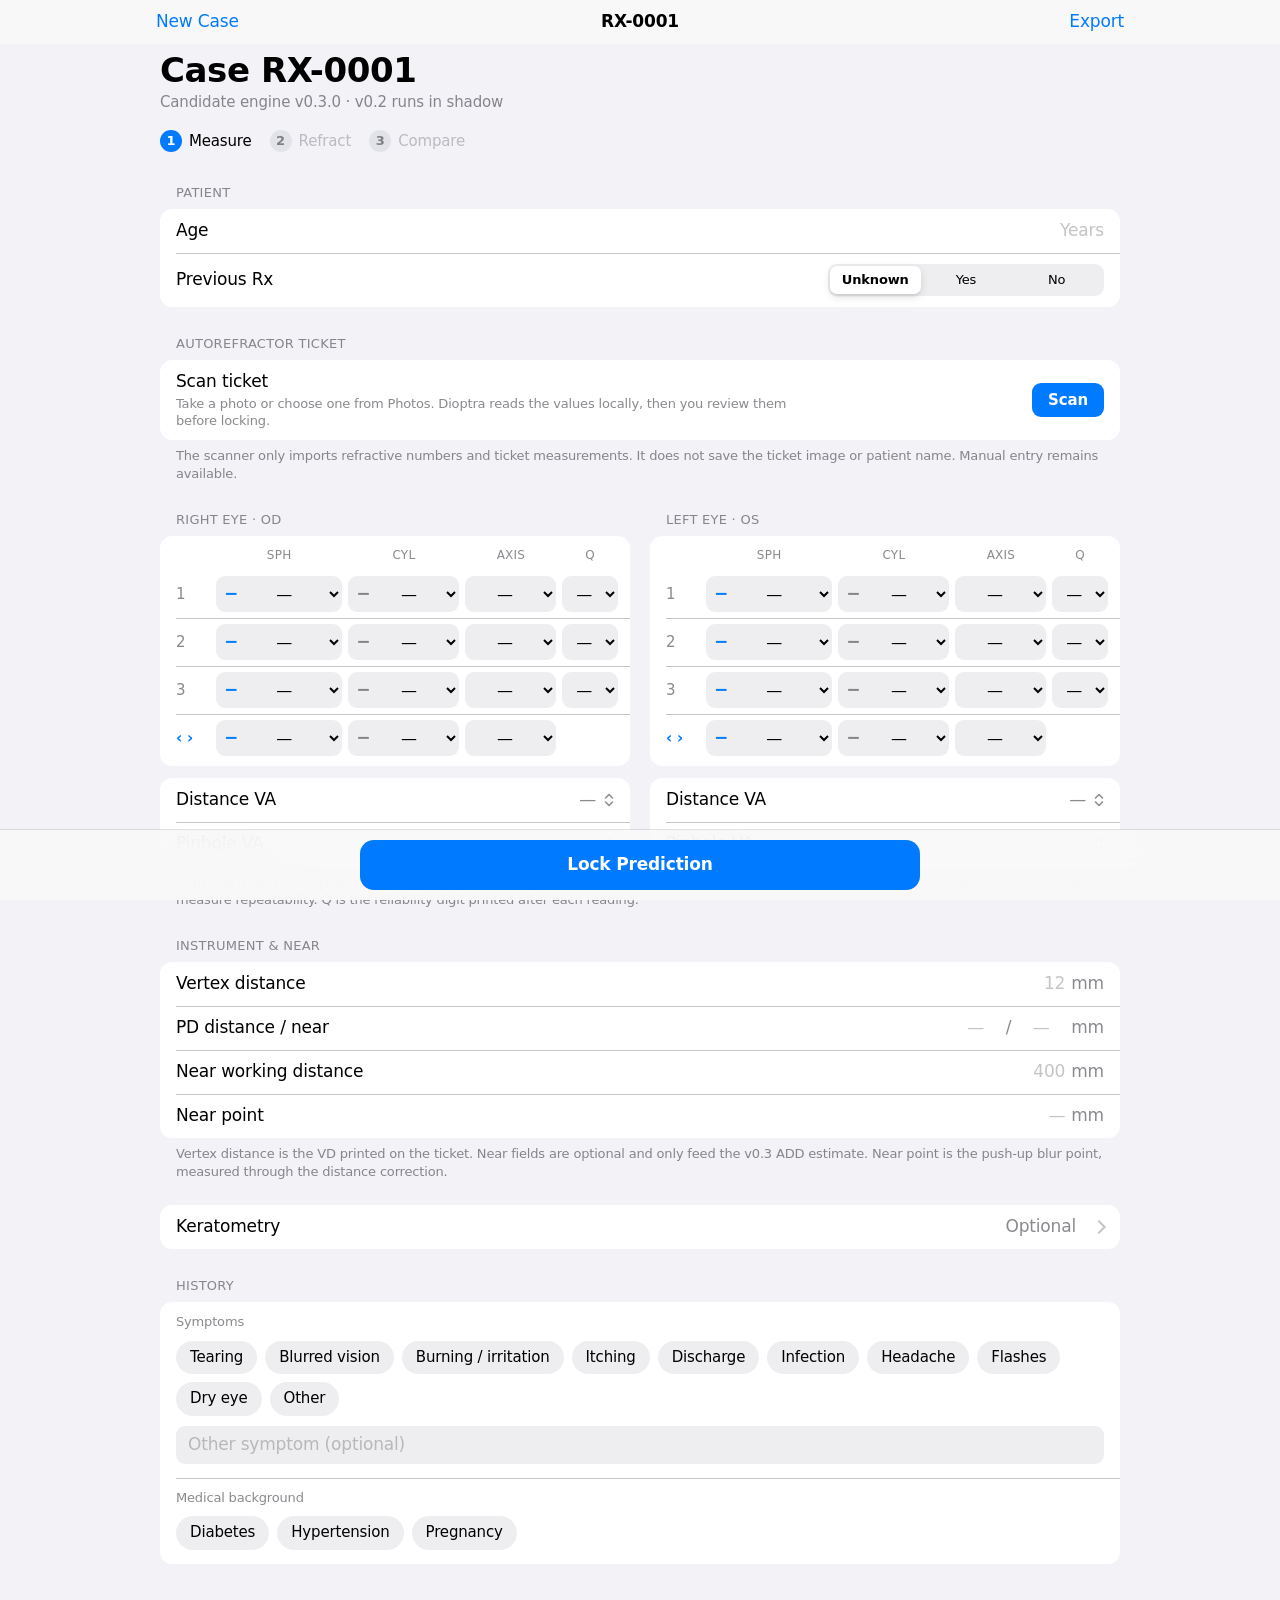
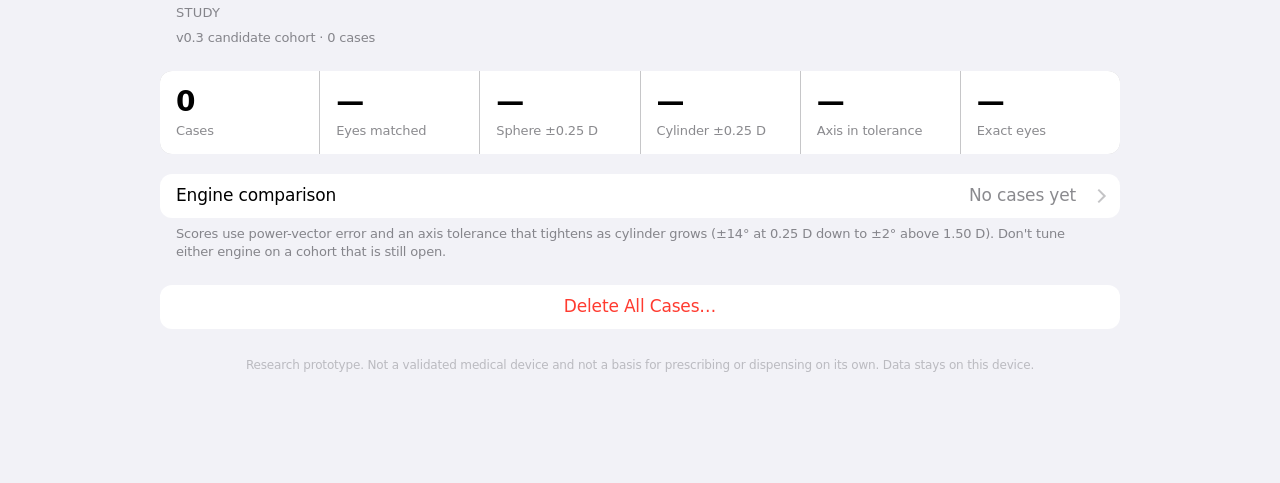
==== index.html @ 6830880e "Promote v0.3 candidate and simplify prescription entry" ====
<!doctype html>
<html lang="en">
<head>
  <meta charset="utf-8" />
  <meta name="viewport" content="width=device-width, initial-scale=1, viewport-fit=cover" />
  <meta name="theme-color" content="#f2f2f7" media="(prefers-color-scheme: light)" />
  <meta name="theme-color" content="#000000" media="(prefers-color-scheme: dark)" />
  <meta name="apple-mobile-web-app-capable" content="yes" />
  <meta name="apple-mobile-web-app-status-bar-style" content="default" />
  <meta name="apple-mobile-web-app-title" content="Dioptra" />
  <meta name="color-scheme" content="light dark" />
  <title>Project Dioptra</title>
  <link rel="manifest" href="manifest.webmanifest" />
  <link rel="icon" href="assets/icon.svg" type="image/svg+xml" />
  <link rel="apple-touch-icon" href="assets/icon-192.png" />
  <link rel="stylesheet" href="css/app.css" />
</head>
<body data-stage="measure">
  <header class="navbar" id="navbar">
    <div class="navbar-inner">
      <button id="newCaseBtn" class="nav-button" type="button">New Case</button>
      <span class="nav-title" id="navTitle">Dioptra</span>
      <button id="exportBtn" class="nav-button" type="button">Export</button>
    </div>
  </header>

  <main class="content">
    <div class="large-title">
      <h1 id="caseTitle">Case</h1>
      <p id="engineLine" class="title-sub"></p>
    </div>

    <ol class="stepper" aria-label="Case progress">
      <li data-step="measure"><span class="step-dot">1</span>Measure</li>
      <li data-step="refract"><span class="step-dot">2</span>Refract</li>
      <li data-step="compare"><span class="step-dot">3</span>Compare</li>
    </ol>

    <!-- 1 · Measure ------------------------------------------------------- -->
    <fieldset id="measureSection" class="stage-section">
      <h2 class="group-header">Patient</h2>
      <div class="group">
        <label class="row">
          <span class="row-label">Age</span>
          <input id="age" class="row-input num" type="text" inputmode="numeric" autocomplete="off" placeholder="Years" />
        </label>
        <div class="row">
          <span class="row-label">Previous Rx</span>
          <div class="segmented" id="previousRxKnown" data-value="" role="radiogroup" aria-label="Previous Rx known">
            <button type="button" data-value="" role="radio">Unknown</button>
            <button type="button" data-value="yes" role="radio">Yes</button>
            <button type="button" data-value="no" role="radio">No</button>
          </div>
        </div>
      </div>

      <fieldset id="previousRxFields" hidden disabled>
        <h2 class="group-header">Previous prescription · minus cylinder</h2>
        <div class="eye-columns">
          <section class="eye-section"><div class="group rx-table final" id="previous-od"></div></section>
          <section class="eye-section"><div class="group rx-table final" id="previous-os"></div></section>
        </div>
        <div class="group"><label class="row"><span class="row-label">Previous ADD</span><select id="previousAdd" class="row-select"></select></label></div>
        <p class="group-footer">Enter the current glasses prescription for both eyes. Leave cylinder blank for a sphere-only prescription.</p>
      </fieldset>

      <h2 class="group-header">Autorefractor ticket</h2>
      <div class="group">
        <div class="row scan-row">
          <div>
            <span class="row-label">Scan ticket</span>
            <span class="scan-caption">Take a photo or choose one from Photos. Dioptra reads the values locally, then you review them before locking.</span>
          </div>
          <button id="scanTicketBtn" class="scan-button" type="button">Scan</button>
          <input id="ticketImageInput" type="file" accept="image/*" capture="environment" hidden />
        </div>
        <div id="scanStatusRow" class="row" hidden>
          <span class="row-label">Scanner</span>
          <span id="scanStatus" class="row-detail">Ready</span>
        </div>
      </div>
      <p class="group-footer">The scanner only imports refractive numbers and ticket measurements. It does not save the ticket image or patient name. Manual entry remains available.</p>

      <div class="eye-columns">
        <section class="eye-section" data-eye="od">
          <h2 class="group-header">Right eye · OD</h2>
          <div class="group rx-table" id="ar-od"></div>
          <div class="group">
            <label class="row"><span class="row-label">Distance VA</span><select id="vaOd" class="row-select"></select></label>
            <label class="row"><span class="row-label">Pinhole VA</span><select id="phOd" class="row-select"></select></label>
          </div>
        </section>
        <section class="eye-section" data-eye="os">
          <h2 class="group-header">Left eye · OS</h2>
          <div class="group rx-table" id="ar-os"></div>
          <div class="group">
            <label class="row"><span class="row-label">Distance VA</span><select id="vaOs" class="row-select"></select></label>
            <label class="row"><span class="row-label">Pinhole VA</span><select id="phOs" class="row-select"></select></label>
          </div>
        </section>
      </div>
      <p class="group-footer">Copy the three readings and the bracketed line from the autorefractor ticket. Only the bracketed line is required; the readings let the v0.3 engine measure repeatability. Q is the reliability digit printed after each reading.</p>

      <h2 class="group-header">Instrument &amp; near</h2>
      <div class="group">
        <label class="row">
          <span class="row-label">Vertex distance</span>
          <span class="row-value"><input id="vertexMm" class="row-input num" type="text" inputmode="decimal" placeholder="12" /><span class="unit">mm</span></span>
        </label>
        <div class="row">
          <span class="row-label">PD distance / near</span>
          <span class="row-value">
            <input id="pdDistance" class="row-input num short" type="text" inputmode="decimal" placeholder="—" aria-label="Distance PD" />
            <span class="unit">/</span>
            <input id="pdNear" class="row-input num short" type="text" inputmode="decimal" placeholder="—" aria-label="Near PD" />
            <span class="unit">mm</span>
          </span>
        </div>
        <label class="row">
          <span class="row-label">Near working distance</span>
          <span class="row-value"><input id="nearWd" class="row-input num" type="text" inputmode="decimal" placeholder="400" aria-label="Near working distance in mm" /><span class="unit">mm</span></span>
        </label>
        <label class="row">
          <span class="row-label">Near point</span>
          <span class="row-value"><input id="nearPoint" class="row-input num" type="text" inputmode="decimal" placeholder="—" aria-label="Near point in mm" /><span class="unit">mm</span></span>
        </label>
      </div>
      <p class="group-footer">Vertex distance is the VD printed on the ticket. Near fields are optional and only feed the v0.3 ADD estimate. Near point is the push-up blur point, measured through the distance correction.</p>

      <details class="group disclosure" id="kSection">
        <summary class="row disclosure-row"><span class="row-label">Keratometry</span><span class="row-detail">Optional</span></summary>
        <div id="k-fields"></div>
      </details>

      <h2 class="group-header">History</h2>
      <div class="group">
        <div class="row stacked">
          <span class="row-caption">Symptoms</span>
          <div class="chips" id="symptomChips"></div>
          <input id="symptomOtherText" class="inline-input" type="text" placeholder="Other symptom (optional)" />
        </div>
        <div class="row stacked">
          <span class="row-caption">Medical background</span>
          <div class="chips" id="medicalChips"></div>
        </div>
      </div>
    </fieldset>

    <!-- 2 · Refract ------------------------------------------------------- -->
    <fieldset id="refractSection" class="stage-section" hidden>
      <div class="locked-card">
        <svg class="locked-icon" viewBox="0 0 24 24" aria-hidden="true"><path d="M7 10V7a5 5 0 0 1 10 0v3" fill="none" stroke="currentColor" stroke-width="2" stroke-linecap="round"/><rect x="4.5" y="10" width="15" height="11" rx="2.5" fill="currentColor"/></svg>
        <div>
          <strong>Prediction locked</strong>
          <span id="lockedDetail">Hidden until you reveal.</span>
        </div>
      </div>

      <div class="eye-columns">
        <section class="eye-section">
          <h2 class="group-header">Your final Rx · OD</h2>
          <div class="group rx-table final" id="final-od"></div>
        </section>
        <section class="eye-section">
          <h2 class="group-header">Your final Rx · OS</h2>
          <div class="group rx-table final" id="final-os"></div>
        </section>
      </div>

      <div class="group">
        <label class="row"><span class="row-label">ADD</span><select id="finalAdd" class="row-select"></select></label>
        <label class="row"><span class="row-label">Note</span><input id="finalNote" class="row-input" type="text" placeholder="Optional" /></label>
      </div>
      <p class="group-footer">Enter the prescription from your own exam. The algorithm's result stays hidden until you reveal it.</p>
    </fieldset>

    <!-- 3 · Compare ------------------------------------------------------- -->
    <section id="compareSection" class="stage-section" hidden>
      <div id="comparisonContent"></div>
    </section>

    <!-- Study ------------------------------------------------------------- -->
    <h2 class="group-header study-header">Study</h2>
    <p id="statsScope" class="group-footer"></p>
    <div class="group">
      <div id="stats" class="stats"></div>
    </div>
    <details class="group disclosure">
      <summary class="row disclosure-row"><span class="row-label">Engine comparison</span><span class="row-detail" id="engineCompareDetail"></span></summary>
      <div id="engineCompare" class="engine-compare"></div>
    </details>
    <p class="group-footer">Scores use power-vector error and an axis tolerance that tightens as cylinder grows (±14° at 0.25 D down to ±2° above 1.50 D). Don't tune either engine on a cohort that is still open.</p>

    <div class="group">
      <button id="clearDataBtn" class="row row-button destructive" type="button">Delete All Cases…</button>
    </div>

    <p class="footnote">Research prototype. Not a validated medical device and not a basis for prescribing or dispensing on its own. Data stays on this device.</p>
  </main>

  <div class="action-bar" id="actionBar">
    <div class="action-inner">
      <button id="primaryAction" class="button-primary" type="button">Lock Prediction</button>
    </div>
  </div>

  <div id="toast" class="toast" role="status" aria-live="polite"></div>

  <dialog id="dialog" class="sheet-dialog">
    <form method="dialog" class="sheet">
      <div class="sheet-text">
        <h3 id="dialogTitle"></h3>
        <p id="dialogMessage"></p>
      </div>
      <div class="sheet-actions" id="dialogActions"></div>
    </form>
  </dialog>

  <script src="js/config.js"></script>
  <script src="js/algorithm.js"></script>
  <script src="js/config-v03.js"></script>
  <script src="js/engine-v03.js"></script>
  <script src="js/scoring.js"></script>
  <script src="js/engines.js"></script>
  <script src="js/storage.js"></script>
  <script src="js/ticket-scan.js"></script>
  <script src="js/app.js"></script>
</body>
</html>
---- css/app.css ----
/* Project Dioptra — interface styles.
   Grouped inset lists, system colours and type, translucent bars, light and dark. */

:root {
  color-scheme: light dark;

  --bg: #f2f2f7;
  --cell: #ffffff;
  --label: #000000;
  --label-2: rgba(60, 60, 67, 0.6);
  --label-3: rgba(60, 60, 67, 0.3);
  --separator: rgba(60, 60, 67, 0.29);
  --fill: rgba(118, 118, 128, 0.12);
  --fill-strong: rgba(118, 118, 128, 0.2);
  --thumb: #ffffff;
  --bar: rgba(249, 249, 249, 0.92);
  --alert: rgba(242, 242, 242, 0.92);
  --scrim: rgba(0, 0, 0, 0.2);

  --tint: #007aff;
  --green: #34c759;
  --orange: #ff9500;
  --red: #ff3b30;

  --radius: 12px;
  --field-radius: 9px;
  --row-pad: 16px;
  --safe-top: env(safe-area-inset-top, 0px);
  --safe-bottom: env(safe-area-inset-bottom, 0px);

  --font: -apple-system, BlinkMacSystemFont, "SF Pro Text", "Helvetica Neue", system-ui, sans-serif;
  --font-rounded: ui-rounded, -apple-system, "SF Pro Rounded", system-ui, sans-serif;
}

@media (prefers-color-scheme: dark) {
  :root {
    --bg: #000000;
    --cell: #1c1c1e;
    --label: #ffffff;
    --label-2: rgba(235, 235, 245, 0.6);
    --label-3: rgba(235, 235, 245, 0.3);
    --separator: rgba(84, 84, 88, 0.65);
    --fill: rgba(118, 118, 128, 0.24);
    --fill-strong: rgba(118, 118, 128, 0.32);
    --thumb: #636366;
    --bar: rgba(22, 22, 24, 0.92);
    --alert: rgba(44, 44, 46, 0.92);
    --scrim: rgba(0, 0, 0, 0.45);

    --tint: #0a84ff;
    --green: #30d158;
    --orange: #ff9f0a;
    --red: #ff453a;
  }
}

* { box-sizing: border-box; }

html { -webkit-text-size-adjust: 100%; }

body {
  margin: 0;
  background: var(--bg);
  color: var(--label);
  font: 17px/1.29 var(--font);
  letter-spacing: -0.01em;
  -webkit-font-smoothing: antialiased;
  -webkit-tap-highlight-color: transparent;
}

button, input, select, textarea { font: inherit; color: inherit; letter-spacing: inherit; }
button { cursor: pointer; }
[hidden] { display: none !important; }

fieldset { border: 0; margin: 0; padding: 0; min-width: 0; }

.num { font-variant-numeric: tabular-nums; }

/* ------------------------------------------------------------------ navbar */

.navbar {
  position: sticky;
  top: 0;
  z-index: 20;
  padding-top: var(--safe-top);
  background: var(--bar);
  -webkit-backdrop-filter: saturate(180%) blur(20px);
  backdrop-filter: saturate(180%) blur(20px);
  box-shadow: 0 0.5px 0 transparent;
  transition: box-shadow 200ms ease;
}
.navbar.scrolled { box-shadow: 0 0.5px 0 var(--separator); }

.navbar-inner {
  max-width: 1000px;
  margin: 0 auto;
  height: 44px;
  padding: 0 8px;
  display: grid;
  grid-template-columns: 1fr auto 1fr;
  align-items: center;
}

.nav-title {
  font-weight: 600;
  opacity: 0;
  transition: opacity 200ms ease;
}
.navbar.scrolled .nav-title { opacity: 1; }

.nav-button {
  justify-self: start;
  border: 0;
  background: none;
  color: var(--tint);
  padding: 8px;
  border-radius: 8px;
  transition: opacity 100ms ease;
}
.nav-button:last-child { justify-self: end; }
.nav-button:active { opacity: 0.35; }

/* ------------------------------------------------------------------ layout */

.content {
  max-width: 1000px;
  margin: 0 auto;
  padding: 0 20px calc(110px + var(--safe-bottom));
}

.large-title { padding: 6px 0 2px; }
.large-title h1 {
  margin: 0;
  font-size: 34px;
  line-height: 41px;
  font-weight: 700;
  letter-spacing: -0.012em;
}
.title-sub {
  margin: 2px 0 0;
  color: var(--label-2);
  font-size: 15px;
  letter-spacing: -0.01em;
}

.stepper {
  list-style: none;
  margin: 16px 0 4px;
  padding: 0;
  display: flex;
  gap: 18px;
  font-size: 15px;
  font-weight: 500;
  color: var(--label-3);
}
.stepper li { display: flex; align-items: center; gap: 7px; transition: color 200ms ease; }
.step-dot {
  width: 22px;
  height: 22px;
  border-radius: 50%;
  display: inline-grid;
  place-items: center;
  font-size: 13px;
  font-weight: 600;
  background: var(--fill);
  color: var(--label-2);
  transition: background 200ms ease, color 200ms ease;
}
.stepper li.current { color: var(--label); }
.stepper li.current .step-dot { background: var(--tint); color: #fff; }
.stepper li.done { color: var(--label-2); }
.stepper li.done .step-dot { background: color-mix(in srgb, var(--tint) 16%, transparent); color: var(--tint); }

.eye-columns { display: grid; grid-template-columns: 1fr; column-gap: 20px; }
@media (min-width: 760px) {
  .eye-columns { grid-template-columns: 1fr 1fr; }
}

/* ------------------------------------------------------------------ groups */

.group-header {
  margin: 28px 0 7px;
  padding: 0 var(--row-pad);
  font-size: 13px;
  line-height: 18px;
  font-weight: 400;
  text-transform: uppercase;
  letter-spacing: 0.02em;
  color: var(--label-2);
}
.eye-section .group-header { margin-top: 28px; }
.eye-section .group + .group { margin-top: 12px; }

.group-footer {
  margin: 7px 0 0;
  padding: 0 var(--row-pad);
  font-size: 13px;
  line-height: 18px;
  color: var(--label-2);
}

.group {
  background: var(--cell);
  border-radius: var(--radius);
  overflow: hidden;
}
.group + .group, .eye-columns + .group { margin-top: 20px; }
.group-footer + .group, .group-footer + details.group { margin-top: 24px; }

.row {
  position: relative;
  min-height: 44px;
  padding: 11px var(--row-pad);
  display: flex;
  align-items: center;
  justify-content: space-between;
  gap: 12px;
}
.row + .row::before,
.rx-row + .rx-row::before,
.disclosure[open] > summary + * > .row:first-child::before {
  content: "";
  position: absolute;
  top: 0;
  left: var(--row-pad);
  right: 0;
  height: 0.5px;
  background: var(--separator);
}

.row-label { flex: 0 1 auto; }
.row > .row-label:first-child { white-space: nowrap; }
.row.stacked > *, .row > .row-label:only-child { white-space: normal; }
.row-detail { color: var(--label-2); }
.row-caption { font-size: 13px; color: var(--label-2); }

.row.stacked { flex-direction: column; align-items: stretch; gap: 10px; padding-top: 12px; padding-bottom: 14px; }

.row-value { display: inline-flex; align-items: center; gap: 6px; }
.unit { color: var(--label-2); }

.row-input {
  flex: 1 1 auto;
  min-width: 0;
  width: 100%;
  max-width: 180px;
  border: 0;
  outline: 0;
  background: transparent;
  text-align: right;
  padding: 0;
  font-size: 17px;
  color: var(--label);
}
.row-value .row-input { max-width: 80px; }
.row-value .row-input.short { max-width: 48px; text-align: center; }
.row-input::placeholder, .inline-input::placeholder, .field::placeholder { color: var(--label-3); }

.row-select {
  appearance: none;
  -webkit-appearance: none;
  border: 0;
  outline: 0;
  background: transparent url("data:image/svg+xml,%3Csvg xmlns='http://www.w3.org/2000/svg' width='10' height='14' viewBox='0 0 10 14'%3E%3Cpath d='M1.5 5 5 1.5 8.5 5M1.5 9 5 12.5 8.5 9' fill='none' stroke='%238e8e93' stroke-width='1.6' stroke-linecap='round' stroke-linejoin='round'/%3E%3C/svg%3E") no-repeat right center;
  padding: 0 18px 0 0;
  text-align: right;
  text-align-last: right;
  color: var(--label-2);
  font-size: 17px;
  max-width: 60%;
}

.inline-input {
  border: 0;
  outline: 0;
  border-radius: var(--field-radius);
  background: var(--fill);
  padding: 8px 12px;
  font-size: 17px;
}

.row-button {
  width: 100%;
  border: 0;
  background: none;
  justify-content: center;
  color: var(--tint);
  transition: background 100ms ease;
}
.row-button:active { background: var(--fill); }
.row-button.destructive { color: var(--red); }

/* ------------------------------------------------------------------ segmented control */

.segmented {
  display: inline-grid;
  grid-auto-flow: column;
  grid-auto-columns: 1fr;
  padding: 2px;
  border-radius: 9px;
  background: var(--fill);
  flex: 0 0 auto;
}
.segmented button {
  border: 0;
  background: transparent;
  border-radius: 7px;
  padding: 5px 12px;
  font-size: 13px;
  font-weight: 500;
  line-height: 18px;
  color: var(--label);
  transition: background 200ms ease, box-shadow 200ms ease;
}
.segmented button[aria-checked="true"] {
  background: var(--thumb);
  font-weight: 600;
  box-shadow: 0 3px 8px rgba(0, 0, 0, 0.12), 0 3px 1px rgba(0, 0, 0, 0.04);
}

/* ------------------------------------------------------------------ Rx tables */

.rx-table { padding: 4px 0; }

.rx-head, .rx-row {
  display: grid;
  grid-template-columns: 34px minmax(0, 1.25fr) minmax(0, 1.1fr) minmax(0, 0.9fr) minmax(0, 0.55fr);
  gap: 6px;
  align-items: center;
  padding: 0 12px 0 var(--row-pad);
}
.rx-table.final .rx-head, .rx-table.final .rx-row {
  grid-template-columns: 34px minmax(0, 1.25fr) minmax(0, 1.1fr) minmax(0, 0.9fr);
}

.rx-head {
  min-height: 30px;
  font-size: 12px;
  font-weight: 500;
  letter-spacing: 0.02em;
  color: var(--label-2);
  text-align: center;
}
.rx-head span:first-child { text-align: left; }

.rx-row { position: relative; min-height: 48px; padding-top: 6px; padding-bottom: 6px; }
.rx-row-label { font-size: 15px; color: var(--label-2); font-variant-numeric: tabular-nums; }
.rx-row.selected .rx-row-label {
  color: var(--tint);
  font-weight: 600;
}

.field, .power {
  height: 36px;
  border-radius: var(--field-radius);
  background: var(--fill);
  transition: box-shadow 150ms ease;
}
.field {
  width: 100%;
  min-width: 0;
  border: 0;
  outline: 0;
  padding: 0 4px;
  text-align: center;
  font-size: 17px;
  font-variant-numeric: tabular-nums;
}
.power { display: flex; align-items: center; min-width: 0; }
.power .field { background: transparent; padding-left: 0; text-align: left; }
.sign {
  flex: 0 0 26px;
  height: 100%;
  border: 0;
  background: none;
  color: var(--tint);
  font-weight: 600;
  font-size: 17px;
  padding: 0 0 0 4px;
  text-align: center;
}
.sign.static { color: var(--label-2); display: inline-grid; place-items: center; cursor: default; }
.sign:not(.static):active { opacity: 0.35; }

.field:focus, .power:focus-within { box-shadow: inset 0 0 0 1.5px var(--tint); }
.invalid, .power.invalid { box-shadow: inset 0 0 0 1.5px var(--red) !important; }
.row-input.invalid { box-shadow: none !important; }
.row-input.invalid::placeholder { color: var(--red); }
.row:has(.row-input.invalid) .row-label { color: var(--red); }
select.field { appearance: auto; -webkit-appearance: auto; text-align-last: center; font-size: 16px; cursor: pointer; }

/* ------------------------------------------------------------------ chips */

.chips { display: flex; flex-wrap: wrap; gap: 8px; }
.chip {
  position: relative;
  display: inline-flex;
  align-items: center;
  padding: 7px 14px;
  border-radius: 999px;
  background: var(--fill);
  font-size: 15px;
  user-select: none;
  transition: background 150ms ease, color 150ms ease, transform 100ms ease;
}
.chip input { position: absolute; opacity: 0; pointer-events: none; }
.chip:active { transform: scale(0.96); }
.chip.on { background: var(--tint); color: #fff; }
.chip:has(input:focus-visible) { outline: 2px solid color-mix(in srgb, var(--tint) 50%, transparent); outline-offset: 1px; }

/* ------------------------------------------------------------------ disclosure */

details > summary { list-style: none; cursor: pointer; }
details > summary::-webkit-details-marker { display: none; }
.disclosure-row::after {
  content: "";
  width: 8px;
  height: 8px;
  margin-left: 6px;
  border-right: 2px solid var(--label-3);
  border-bottom: 2px solid var(--label-3);
  transform: rotate(-45deg);
  transition: transform 200ms ease;
  flex: 0 0 auto;
}
details[open] > .disclosure-row::after { transform: rotate(45deg); }
.disclosure-row .row-detail { margin-left: auto; }
.disclosure-row:active { background: var(--fill); }
details.group[open] > summary { box-shadow: inset 0 -0.5px 0 var(--separator); }
.shadow-block { margin-top: 28px; }
.shadow-block > summary.group { margin: 0; }
.shadow-block[open] > summary .row-detail { color: var(--tint); }

.cand {
  display: flex;
  flex-direction: column;
  align-items: flex-end;
  gap: 2px;
  font-size: 15px;
  color: var(--label-2);
  font-variant-numeric: tabular-nums;
  white-space: nowrap;
}
.badge {
  display: inline-block;
  margin-left: 6px;
  padding: 1px 7px;
  border-radius: 999px;
  font-size: 12px;
  font-weight: 600;
  vertical-align: 2px;
  color: var(--tint);
  background: color-mix(in srgb, var(--tint) 14%, transparent);
}

/* ------------------------------------------------------------------ locked card */

.locked-card {
  margin-top: 24px;
  display: flex;
  align-items: center;
  gap: 12px;
  padding: 14px var(--row-pad);
  border-radius: var(--radius);
  background: var(--cell);
}
.locked-card strong { display: block; font-weight: 600; }
.locked-card span { font-size: 15px; color: var(--label-2); }
.locked-icon { width: 26px; height: 26px; color: var(--tint); flex: 0 0 auto; }

/* ------------------------------------------------------------------ comparison */

.cmp {
  display: grid;
  grid-template-columns: minmax(0, 1fr) auto auto 92px;
  column-gap: 14px;
  align-items: center;
  padding: 4px 0;
}
.cmp > * { padding: 10px 0; position: relative; }
.cmp .cmp-h {
  padding: 10px 0 6px;
  font-size: 12px;
  font-weight: 500;
  letter-spacing: 0.02em;
  color: var(--label-2);
  text-align: right;
}
.cmp .cmp-h:first-child { text-align: left; }
.cmp .cmp-label { padding-left: var(--row-pad); color: var(--label-2); font-size: 15px; }
.cmp .cmp-h:first-child { padding-left: var(--row-pad); }
.cmp .cmp-v { text-align: right; font-variant-numeric: tabular-nums; }
.cmp .cmp-d { text-align: right; padding-right: var(--row-pad); }
.cmp .cmp-sep { grid-column: 1 / -1; height: 0.5px; padding: 0; margin-left: var(--row-pad); background: var(--separator); }

.pill {
  display: inline-block;
  min-width: 58px;
  padding: 3px 9px;
  border-radius: 999px;
  font-size: 15px;
  font-weight: 600;
  text-align: center;
  font-variant-numeric: tabular-nums;
}
.pill.ok { color: var(--green); background: color-mix(in srgb, var(--green) 15%, transparent); }
.pill.off { color: var(--orange); background: color-mix(in srgb, var(--orange) 16%, transparent); }
.pill.na { color: var(--label-2); background: var(--fill); }
.tol { display: block; font-size: 11px; color: var(--label-2); margin-top: 2px; font-weight: 400; }

.flag-list { list-style: none; margin: 0; padding: 0; }
.flag-list li { position: relative; display: flex; gap: 12px; padding: 11px var(--row-pad); align-items: flex-start; }
.flag-list li + li::before { content: ""; position: absolute; top: 0; left: 50px; right: 0; height: 0.5px; background: var(--separator); }
.flag-dot { flex: 0 0 22px; height: 22px; border-radius: 50%; display: grid; place-items: center; font-size: 13px; font-weight: 700; color: #fff; margin-top: 1px; }
.flag-dot.review { background: var(--orange); }
.flag-dot.info { background: var(--tint); }
.flag-dot.ok { background: var(--green); }
.flag-text strong { display: block; font-weight: 500; }
.flag-text span { font-size: 15px; color: var(--label-2); }

.kv { display: grid; grid-template-columns: 1fr auto; }

/* ------------------------------------------------------------------ stats */

.stats {
  display: grid;
  grid-template-columns: repeat(auto-fit, minmax(150px, 1fr));
  gap: 1px;
  background: var(--separator);
}
.stat { background: var(--cell); padding: 14px var(--row-pad) 13px; }
.stat strong {
  display: block;
  font-family: var(--font-rounded);
  font-size: 28px;
  line-height: 34px;
  font-weight: 600;
  letter-spacing: -0.01em;
  font-variant-numeric: tabular-nums;
}
.stat span { font-size: 13px; color: var(--label-2); }

.engine-compare { overflow-x: auto; }
.engine-compare table { width: 100%; border-collapse: collapse; font-size: 15px; font-variant-numeric: tabular-nums; }
.engine-compare th, .engine-compare td { padding: 10px 8px; text-align: right; white-space: nowrap; }
.engine-compare th:first-child, .engine-compare td:first-child { text-align: left; padding-left: var(--row-pad); }
.engine-compare th { font-size: 12px; font-weight: 500; color: var(--label-2); letter-spacing: 0.02em; }
.engine-compare tr + tr td { box-shadow: inset 0 0.5px 0 var(--separator); }
.engine-compare .primary-row td:first-child { font-weight: 600; }
@media (max-width: 480px) { .engine-compare .col-eyes { display: none; } }
.empty { padding: 14px var(--row-pad); color: var(--label-2); font-size: 15px; }

.study-header { margin-top: 40px; }

.footnote {
  margin: 28px var(--row-pad) 0;
  font-size: 12px;
  line-height: 16px;
  color: var(--label-3);
  text-align: center;
}

/* ------------------------------------------------------------------ action bar */

.action-bar {
  position: fixed;
  left: 0;
  right: 0;
  bottom: 0;
  z-index: 20;
  padding: 10px 20px calc(10px + var(--safe-bottom));
  background: var(--bar);
  -webkit-backdrop-filter: saturate(180%) blur(20px);
  backdrop-filter: saturate(180%) blur(20px);
  box-shadow: 0 -0.5px 0 var(--separator);
}
.action-inner { max-width: 560px; margin: 0 auto; }

.button-primary {
  width: 100%;
  height: 50px;
  border: 0;
  border-radius: 14px;
  background: var(--tint);
  color: #fff;
  font-size: 17px;
  font-weight: 600;
  transition: transform 100ms ease-out, opacity 100ms ease-out;
}
.button-primary:active { transform: scale(0.98); opacity: 0.85; }
.button-primary:disabled { opacity: 0.4; }

/* ------------------------------------------------------------------ toast */

.toast {
  position: fixed;
  left: 50%;
  bottom: calc(86px + var(--safe-bottom));
  z-index: 30;
  max-width: calc(100% - 40px);
  padding: 11px 18px;
  border-radius: 999px;
  background: rgba(30, 30, 32, 0.88);
  -webkit-backdrop-filter: blur(20px);
  backdrop-filter: blur(20px);
  color: #fff;
  font-size: 15px;
  font-weight: 500;
  text-align: center;
  opacity: 0;
  transform: translate(-50%, 8px) scale(0.98);
  pointer-events: none;
  transition: opacity 220ms ease, transform 320ms cubic-bezier(0.2, 0.9, 0.3, 1);
}
.toast.show { opacity: 1; transform: translate(-50%, 0) scale(1); }
.toast.error { background: color-mix(in srgb, var(--red) 92%, black); }

/* ------------------------------------------------------------------ dialog */

.sheet-dialog {
  border: 0;
  padding: 0;
  width: 270px;
  border-radius: 14px;
  background: var(--alert);
  -webkit-backdrop-filter: saturate(180%) blur(30px);
  backdrop-filter: saturate(180%) blur(30px);
  color: var(--label);
  box-shadow: 0 20px 60px rgba(0, 0, 0, 0.25);
}
.sheet-dialog::backdrop { background: var(--scrim); }
.sheet-dialog[open] { animation: alert-in 220ms cubic-bezier(0.2, 0.9, 0.3, 1); }
@keyframes alert-in { from { opacity: 0; transform: scale(1.08); } to { opacity: 1; transform: scale(1); } }

.sheet { margin: 0; }
.sheet-text { padding: 19px 16px 18px; text-align: center; }
.sheet-text h3 { margin: 0; font-size: 17px; line-height: 22px; font-weight: 600; }
.sheet-text p { margin: 4px 0 0; font-size: 13px; line-height: 17px; }
.sheet-text p:empty { display: none; }
.sheet-actions { display: flex; flex-direction: column; }
.sheet-actions button {
  height: 44px;
  border: 0;
  background: none;
  color: var(--tint);
  font-size: 17px;
  box-shadow: inset 0 0.5px 0 var(--separator);
}
.sheet-actions button:active { background: var(--fill); }
.sheet-actions button.cancel { font-weight: 600; }
.sheet-actions button.destructive { color: var(--red); }

/* ------------------------------------------------------------------ accessibility */

@media (prefers-reduced-motion: reduce) {
  *, *::before, *::after { transition-duration: 1ms !important; animation: none !important; }
  .toast { transform: translate(-50%, 0); }
}

@media (prefers-reduced-transparency: reduce) {
  .navbar, .action-bar { background: var(--bg); -webkit-backdrop-filter: none; backdrop-filter: none; }
  .sheet-dialog, .toast { -webkit-backdrop-filter: none; backdrop-filter: none; }
  .sheet-dialog { background: var(--cell); }
}

@media (prefers-contrast: more) {
  :root { --separator: rgba(60, 60, 67, 0.6); --label-2: rgba(60, 60, 67, 0.85); }
  .group { box-shadow: 0 0 0 1px var(--separator); }
}

@media (max-width: 380px) {
  .content { padding-left: 14px; padding-right: 14px; }
  .rx-head, .rx-row { gap: 4px; padding-left: 12px; padding-right: 8px; }
  .row-value .row-input { max-width: 64px; }
}


/* ------------------------------------------------------------------ ticket scanner */

.scan-row { align-items: center; }
.scan-row > div:first-child { min-width: 0; display: flex; flex-direction: column; gap: 2px; }
.scan-caption { font-size: 13px; line-height: 17px; color: var(--label-2); max-width: 620px; }
.scan-button {
  flex: 0 0 auto;
  min-width: 72px;
  height: 34px;
  padding: 0 14px;
  border: 0;
  border-radius: 9px;
  background: var(--tint);
  color: #fff;
  font-size: 15px;
  font-weight: 600;
}
.scan-button:active { opacity: 0.7; }
.scan-button:disabled { opacity: 0.45; cursor: default; }
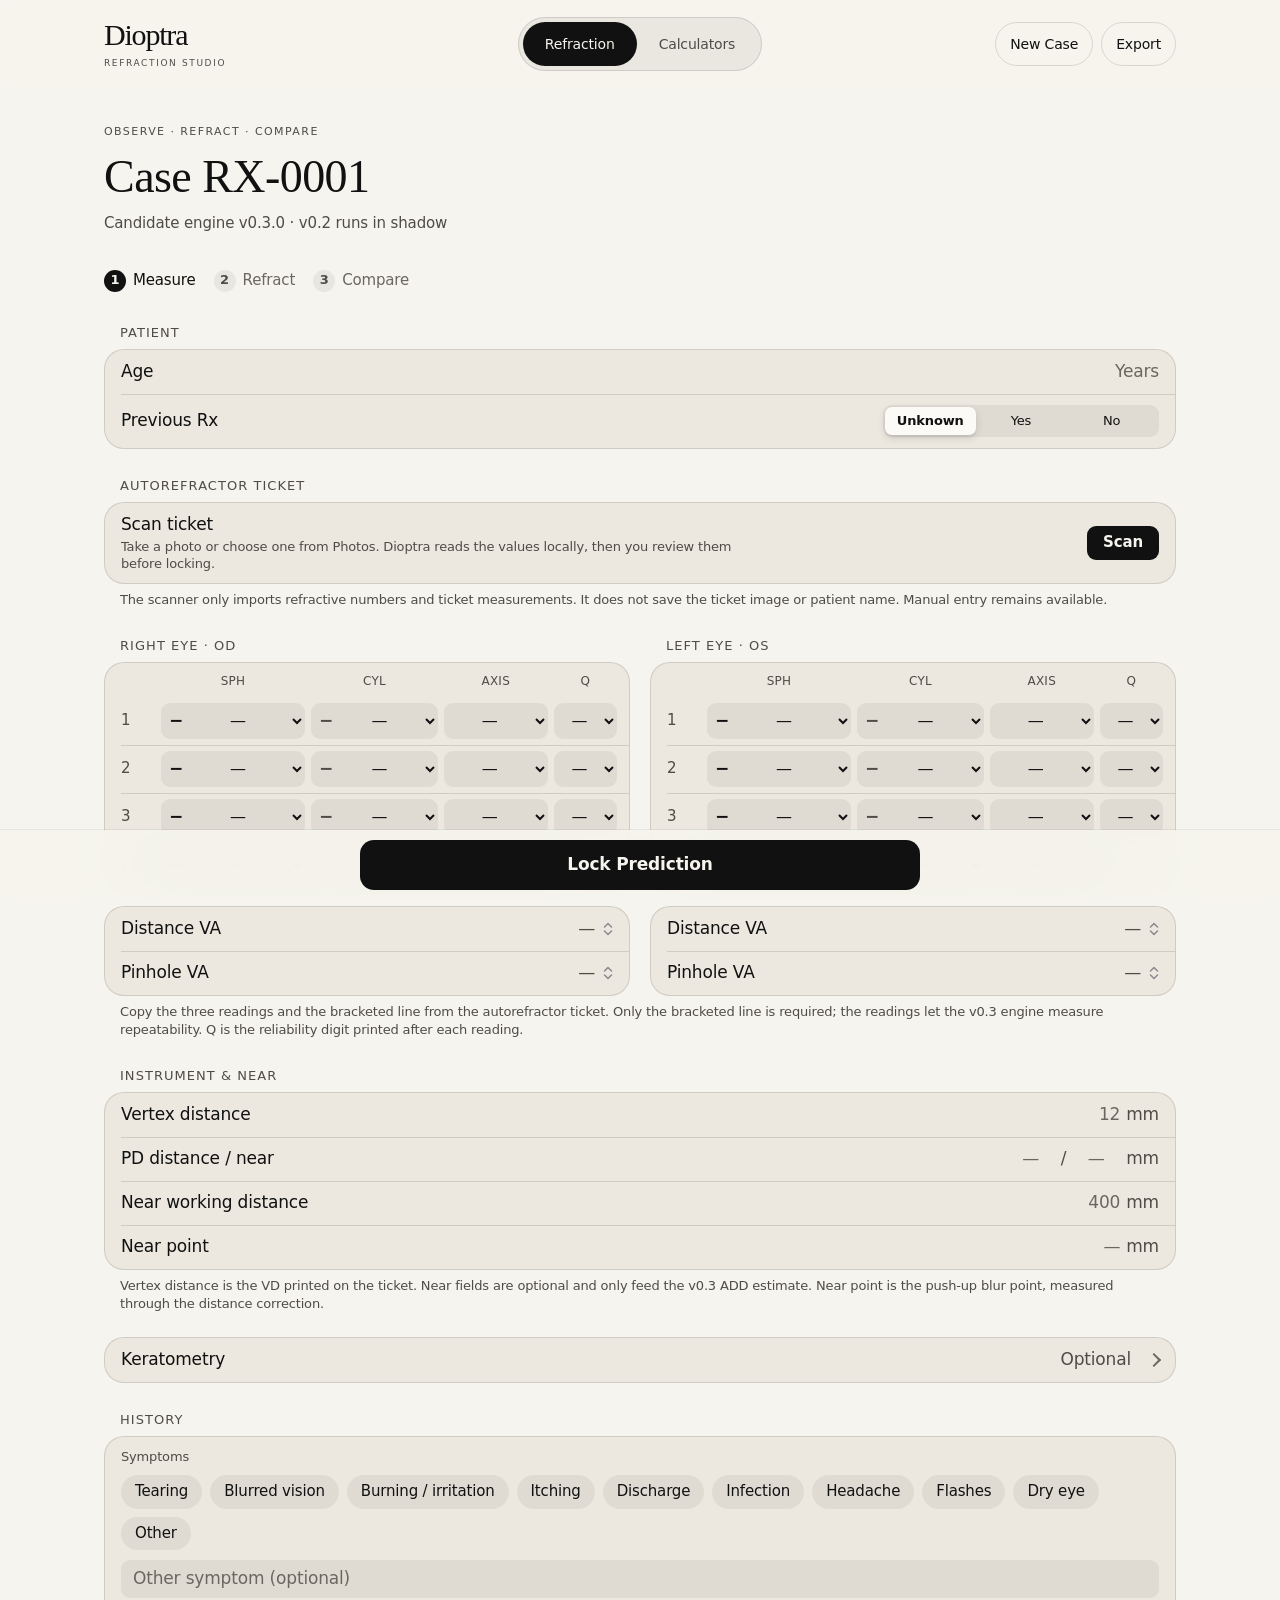
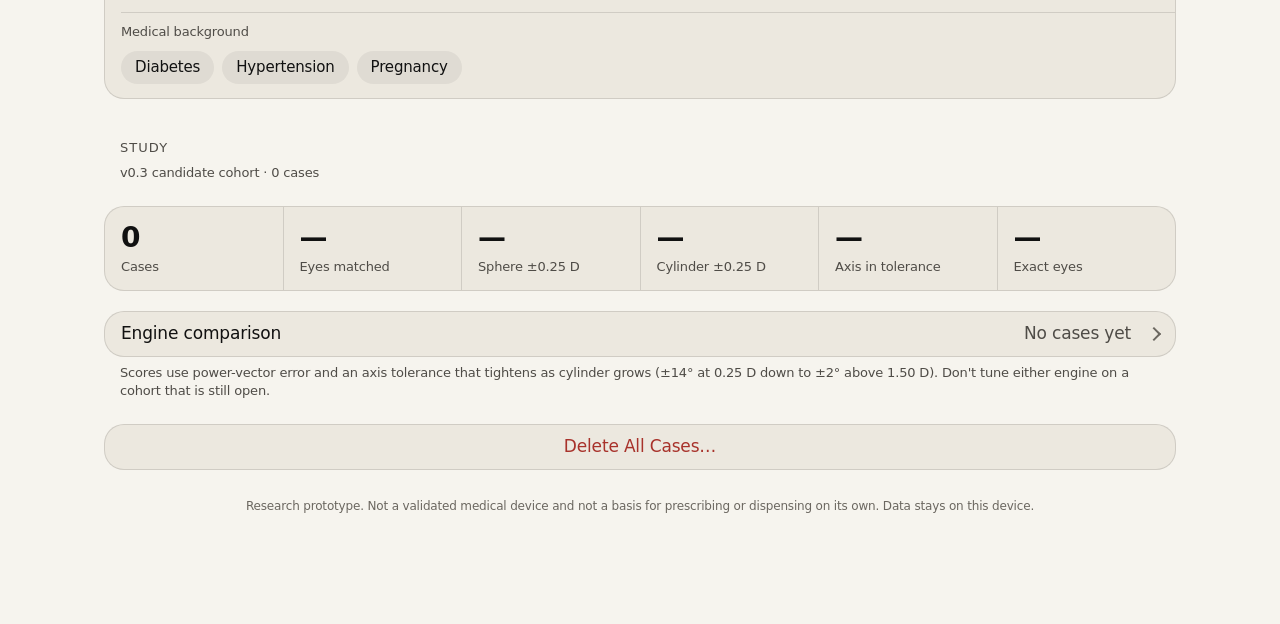
==== commit 1ba6123b: "Restyle Dioptra in paper and ink and add isolated optical calculators" ====
--- a/index.html
+++ b/index.html
@@ -3,8 +3,8 @@
 <head>
   <meta charset="utf-8" />
   <meta name="viewport" content="width=device-width, initial-scale=1, viewport-fit=cover" />
-  <meta name="theme-color" content="#f2f2f7" media="(prefers-color-scheme: light)" />
-  <meta name="theme-color" content="#000000" media="(prefers-color-scheme: dark)" />
+  <meta name="theme-color" content="#F6F4EE" media="(prefers-color-scheme: light)" />
+  <meta name="theme-color" content="#111111" media="(prefers-color-scheme: dark)" />
   <meta name="apple-mobile-web-app-capable" content="yes" />
   <meta name="apple-mobile-web-app-status-bar-style" content="default" />
   <meta name="apple-mobile-web-app-title" content="Dioptra" />
@@ -15,17 +15,27 @@
   <link rel="apple-touch-icon" href="assets/icon-192.png" />
   <link rel="stylesheet" href="css/app.css" />
 </head>
-<body data-stage="measure">
+<body data-stage="measure" data-view="case">
+  <a class="skip-link" href="#casePanel">Skip to content</a>
   <header class="navbar" id="navbar">
     <div class="navbar-inner">
-      <button id="newCaseBtn" class="nav-button" type="button">New Case</button>
-      <span class="nav-title" id="navTitle">Dioptra</span>
-      <button id="exportBtn" class="nav-button" type="button">Export</button>
+      <div class="brand">Dioptra<span class="brand-caption">REFRACTION STUDIO</span></div>
+      <div class="view-tabs" role="tablist" aria-label="Workspace">
+        <button id="caseTab" role="tab" aria-selected="true" aria-controls="casePanel" type="button">Refraction</button>
+        <button id="calculatorTab" role="tab" aria-selected="false" aria-controls="calculatorPanel" tabindex="-1" type="button">Calculators</button>
+      </div>
+      <div class="nav-actions" id="caseActions">
+        <button id="newCaseBtn" class="nav-button" type="button">New Case</button>
+        <button id="exportBtn" class="nav-button" type="button">Export</button>
+      </div>
+      <span id="navTitle" hidden>Dioptra</span>
     </div>
   </header>
 
-  <main class="content">
+  <main>
+  <section class="content" id="casePanel" role="tabpanel" aria-labelledby="caseTab" tabindex="0">
     <div class="large-title">
+      <p class="eyebrow">Observe · Refract · Compare</p>
       <h1 id="caseTitle">Case</h1>
       <p id="engineLine" class="title-sub"></p>
     </div>
@@ -196,6 +206,65 @@
     </div>
 
     <p class="footnote">Research prototype. Not a validated medical device and not a basis for prescribing or dispensing on its own. Data stays on this device.</p>
+  </section>
+
+  <section class="content calculator-panel" id="calculatorPanel" role="tabpanel" aria-labelledby="calculatorTab" tabindex="0" hidden>
+    <div class="large-title">
+      <p class="eyebrow">Optical essentials</p>
+      <h1>One Rx. Two perspectives.</h1>
+      <p class="title-sub">Transpose cylinder notation and find the exact spherical equivalent.</p>
+    </div>
+    <div class="calculator-layout">
+      <section class="calculator-entry" aria-labelledby="calculatorInputTitle">
+        <div class="section-heading"><h2 id="calculatorInputTitle">Original prescription</h2><button class="quiet-button" id="calculatorReset" type="button">Clear</button></div>
+        <p class="calculator-hint">Enter signed powers in diopters. Either cylinder notation works.</p>
+        <form id="calculatorForm" novalidate>
+          <div class="calculator-fields">
+            <label for="calcSphere">Sphere <span>SPH · D</span><input id="calcSphere" type="text" autocomplete="off" spellcheck="false" placeholder="−2.00" aria-describedby="calculatorError" /></label>
+            <label for="calcCylinder">Cylinder <span>CYL · D</span><input id="calcCylinder" type="text" autocomplete="off" spellcheck="false" placeholder="+3.00" aria-describedby="calculatorError" /></label>
+            <label for="calcAxis">Axis <span>1–180°</span><input id="calcAxis" type="text" inputmode="numeric" autocomplete="off" placeholder="90" aria-describedby="calculatorError axisHint" /></label>
+          </div>
+          <p id="axisHint" class="calculator-hint">For sphere only, enter 0 cylinder; no axis is needed.</p>
+          <p id="calculatorError" class="calculator-error" role="status" aria-live="polite"></p>
+          <button class="button-primary" type="submit">Calculate</button>
+        </form>
+        <details class="calculator-paste">
+          <summary>Paste a prescription</summary>
+          <form id="calculatorPasteForm" class="paste-form" novalidate>
+            <label for="calculatorPaste">Sphere, cylinder × axis</label>
+            <div><input id="calculatorPaste" type="text" autocomplete="off" placeholder="−2.00 +3.00 × 90" aria-describedby="calculatorPasteError" /><button class="quiet-button" type="submit">Apply</button></div>
+            <p id="calculatorPasteError" class="calculator-error" role="status"></p>
+          </form>
+        </details>
+      </section>
+      <section class="calculator-output" aria-label="Calculation results" aria-live="polite" aria-atomic="true">
+        <div id="calculatorEmpty" class="calculator-empty"><span class="empty-symbol" aria-hidden="true">±</span><h2>A different notation.<br>The same optical power.</h2><p>Enter a prescription to see both results here.</p></div>
+        <div id="calculatorResults" hidden>
+          <p class="calculator-original">Original <span id="calcOriginal"></span></p>
+          <div class="calculator-result">
+            <p class="eyebrow">01 / Transposition</p>
+            <h2 id="calcTransposed"></h2>
+            <p id="calcNotation" class="calculator-hint"></p>
+            <div class="result-actions"><button id="copyTransposed" class="quiet-button" type="button">Copy Rx</button><button id="useTransposed" class="quiet-button" type="button">Use as input ↔</button></div>
+          </div>
+          <div class="calculator-result">
+            <p class="eyebrow">02 / Spherical equivalent</p>
+            <h2 id="calcSE"></h2>
+            <p class="calculator-hint">Exact value · no automatic rounding</p>
+            <button id="copySE" class="quiet-button" type="button">Copy SE</button>
+          </div>
+          <details class="calculation-details">
+            <summary>How it’s calculated</summary>
+            <dl id="calculatorMath"></dl>
+            <p id="calculatorRounding" class="calculator-hint"></p>
+            <p class="calculator-hint">Quarter-diopter bounds are mathematical references, not a prescribing recommendation.</p>
+          </details>
+        </div>
+      </section>
+    </div>
+    <p id="calculatorStatus" class="calculator-status" role="status" aria-live="polite"></p>
+    <p class="footnote">An optical calculation, not a new prescription. Spherical equivalent does not retain astigmatic correction. This workspace does not read or save patient cases.</p>
+  </section>
   </main>
 
   <div class="action-bar" id="actionBar">
@@ -225,5 +294,7 @@
   <script src="js/storage.js"></script>
   <script src="js/ticket-scan.js"></script>
   <script src="js/app.js"></script>
+  <script src="js/optical-calculators.js"></script>
+  <script src="js/workspace.js"></script>
 </body>
 </html>
--- a/css/app.css
+++ b/css/app.css
@@ -1,28 +1,31 @@
-/* Project Dioptra — interface styles.
-   Grouped inset lists, system colours and type, translucent bars, light and dark. */
+/* Dioptra — L’Oeil's paper-and-ink palette, fine rules and quiet navigation.
+   Clinical status colours remain semantic, not decorative. No remote assets. */
 
 :root {
   color-scheme: light dark;
 
-  --bg: #f2f2f7;
-  --cell: #ffffff;
-  --label: #000000;
-  --label-2: rgba(60, 60, 67, 0.6);
-  --label-3: rgba(60, 60, 67, 0.3);
-  --separator: rgba(60, 60, 67, 0.29);
-  --fill: rgba(118, 118, 128, 0.12);
-  --fill-strong: rgba(118, 118, 128, 0.2);
-  --thumb: #ffffff;
-  --bar: rgba(249, 249, 249, 0.92);
-  --alert: rgba(242, 242, 242, 0.92);
+  --bg: #F6F4EE;
+  --cell: #ECE8DF;
+  --label: #111111;
+  --label-2: #4F4C47;
+  --label-3: #6B6760;
+  --separator: rgba(17, 17, 17, 0.13);
+  --fill: rgba(17, 17, 17, 0.06);
+  --fill-strong: rgba(17, 17, 17, 0.12);
+  --thumb: #FBFAF7;
+  --bar: rgba(246, 244, 238, 0.9);
+  --alert: rgba(246, 244, 238, 0.96);
   --scrim: rgba(0, 0, 0, 0.2);
 
-  --tint: #007aff;
-  --green: #34c759;
-  --orange: #ff9500;
-  --red: #ff3b30;
-
-  --radius: 12px;
+  --tint: #111111;
+  --on-tint: #F6F4EE;
+  --green: #336A49;
+  --orange: #85561B;
+  --red: #A8322B;
+  --serif: 'Iowan Old Style', 'Palatino Linotype', Georgia, serif;
+  --mono: ui-monospace, 'SF Mono', Menlo, Consolas, monospace;
+
+  --radius: 20px;
   --field-radius: 9px;
   --row-pad: 16px;
   --safe-top: env(safe-area-inset-top, 0px);
@@ -34,23 +37,24 @@
 
 @media (prefers-color-scheme: dark) {
   :root {
-    --bg: #000000;
-    --cell: #1c1c1e;
-    --label: #ffffff;
-    --label-2: rgba(235, 235, 245, 0.6);
-    --label-3: rgba(235, 235, 245, 0.3);
-    --separator: rgba(84, 84, 88, 0.65);
-    --fill: rgba(118, 118, 128, 0.24);
-    --fill-strong: rgba(118, 118, 128, 0.32);
-    --thumb: #636366;
-    --bar: rgba(22, 22, 24, 0.92);
-    --alert: rgba(44, 44, 46, 0.92);
+    --bg: #111111;
+    --cell: #1D1C1B;
+    --label: #F6F4EE;
+    --label-2: #BEB8AD;
+    --label-3: #A49E95;
+    --separator: rgba(246, 244, 238, 0.16);
+    --fill: rgba(246, 244, 238, 0.08);
+    --fill-strong: rgba(246, 244, 238, 0.15);
+    --thumb: #3B3935;
+    --bar: rgba(29, 28, 27, 0.9);
+    --alert: rgba(24, 23, 22, 0.96);
     --scrim: rgba(0, 0, 0, 0.45);
 
-    --tint: #0a84ff;
-    --green: #30d158;
-    --orange: #ff9f0a;
-    --red: #ff453a;
+    --tint: #F6F4EE;
+    --on-tint: #111111;
+    --green: #7BC29A;
+    --orange: #D5AE76;
+    --red: #FF8A7A;
   }
 }
 
@@ -92,29 +96,24 @@
 .navbar.scrolled { box-shadow: 0 0.5px 0 var(--separator); }
 
 .navbar-inner {
-  max-width: 1000px;
+  max-width: 1120px;
   margin: 0 auto;
-  height: 44px;
-  padding: 0 8px;
+  min-height: 88px;
+  padding: 12px 24px;
   display: grid;
   grid-template-columns: 1fr auto 1fr;
   align-items: center;
 }
 
-.nav-title {
-  font-weight: 600;
-  opacity: 0;
-  transition: opacity 200ms ease;
-}
-.navbar.scrolled .nav-title { opacity: 1; }
-
 .nav-button {
   justify-self: start;
-  border: 0;
+  border: 1px solid var(--separator);
   background: none;
   color: var(--tint);
-  padding: 8px;
-  border-radius: 8px;
+  padding: 10px 14px;
+  border-radius: 999px;
+  min-height: 44px;
+  font-size: 14px;
   transition: opacity 100ms ease;
 }
 .nav-button:last-child { justify-self: end; }
@@ -123,21 +122,22 @@
 /* ------------------------------------------------------------------ layout */
 
 .content {
-  max-width: 1000px;
+  max-width: 1120px;
   margin: 0 auto;
-  padding: 0 20px calc(110px + var(--safe-bottom));
-}
-
-.large-title { padding: 6px 0 2px; }
+  padding: 24px 24px calc(110px + var(--safe-bottom));
+}
+
+.large-title { padding: 12px 0 20px; }
 .large-title h1 {
   margin: 0;
-  font-size: 34px;
-  line-height: 41px;
-  font-weight: 700;
+  font-family: var(--serif);
+  font-size: clamp(32px, 4vw, 46px);
+  line-height: 1.15;
+  font-weight: 400;
   letter-spacing: -0.012em;
 }
 .title-sub {
-  margin: 2px 0 0;
+  margin: 10px 0 0;
   color: var(--label-2);
   font-size: 15px;
   letter-spacing: -0.01em;
@@ -167,7 +167,7 @@
   transition: background 200ms ease, color 200ms ease;
 }
 .stepper li.current { color: var(--label); }
-.stepper li.current .step-dot { background: var(--tint); color: #fff; }
+.stepper li.current .step-dot { background: var(--tint); color: var(--on-tint); }
 .stepper li.done { color: var(--label-2); }
 .stepper li.done .step-dot { background: color-mix(in srgb, var(--tint) 16%, transparent); color: var(--tint); }
 
@@ -183,9 +183,9 @@
   padding: 0 var(--row-pad);
   font-size: 13px;
   line-height: 18px;
-  font-weight: 400;
+  font-weight: 500;
   text-transform: uppercase;
-  letter-spacing: 0.02em;
+  letter-spacing: 0.08em;
   color: var(--label-2);
 }
 .eye-section .group-header { margin-top: 28px; }
@@ -201,6 +201,7 @@
 
 .group {
   background: var(--cell);
+  border: 1px solid var(--separator);
   border-radius: var(--radius);
   overflow: hidden;
 }
@@ -405,7 +406,7 @@
 }
 .chip input { position: absolute; opacity: 0; pointer-events: none; }
 .chip:active { transform: scale(0.96); }
-.chip.on { background: var(--tint); color: #fff; }
+.chip.on { background: var(--tint); color: var(--on-tint); }
 .chip:has(input:focus-visible) { outline: 2px solid color-mix(in srgb, var(--tint) 50%, transparent); outline-offset: 1px; }
 
 /* ------------------------------------------------------------------ disclosure */
@@ -513,7 +514,7 @@
 .flag-list li + li::before { content: ""; position: absolute; top: 0; left: 50px; right: 0; height: 0.5px; background: var(--separator); }
 .flag-dot { flex: 0 0 22px; height: 22px; border-radius: 50%; display: grid; place-items: center; font-size: 13px; font-weight: 700; color: #fff; margin-top: 1px; }
 .flag-dot.review { background: var(--orange); }
-.flag-dot.info { background: var(--tint); }
+.flag-dot.info { background: var(--tint); color: var(--on-tint); }
 .flag-dot.ok { background: var(--green); }
 .flag-text strong { display: block; font-weight: 500; }
 .flag-text span { font-size: 15px; color: var(--label-2); }
@@ -582,7 +583,7 @@
   border: 0;
   border-radius: 14px;
   background: var(--tint);
-  color: #fff;
+  color: var(--on-tint);
   font-size: 17px;
   font-weight: 600;
   transition: transform 100ms ease-out, opacity 100ms ease-out;
@@ -664,7 +665,6 @@
 }
 
 @media (prefers-contrast: more) {
-  :root { --separator: rgba(60, 60, 67, 0.6); --label-2: rgba(60, 60, 67, 0.85); }
   .group { box-shadow: 0 0 0 1px var(--separator); }
 }
 
@@ -672,6 +672,7 @@
   .content { padding-left: 14px; padding-right: 14px; }
   .rx-head, .rx-row { gap: 4px; padding-left: 12px; padding-right: 8px; }
   .row-value .row-input { max-width: 64px; }
+  .row:has(.segmented) { flex-wrap: wrap; }
 }
 
 
@@ -688,9 +689,82 @@
   border: 0;
   border-radius: 9px;
   background: var(--tint);
-  color: #fff;
+  color: var(--on-tint);
   font-size: 15px;
   font-weight: 600;
 }
 .scan-button:active { opacity: 0.7; }
 .scan-button:disabled { opacity: 0.45; cursor: default; }
+
+/* Workspace navigation and optical tools. */
+:focus-visible { outline: 2px solid var(--tint); outline-offset: 3px; }
+.row-input:focus-visible, .row-select:focus-visible, .inline-input:focus-visible { outline: 2px solid var(--tint); outline-offset: 3px; }
+::selection { background: #BEB8AD; color: #111111; }
+.brand { font: 30px/1 var(--serif); letter-spacing: -0.04em; }
+.brand-caption { display: block; margin-top: 8px; font: 9px/1.2 var(--font); letter-spacing: 0.18em; color: var(--label-2); }
+.nav-actions { display: flex; justify-self: end; gap: 8px; }
+.view-tabs { display: flex; padding: 4px; border: 1px solid var(--separator); background: var(--fill); border-radius: 999px; }
+.view-tabs button { min-height: 44px; padding: 10px 22px; border: 0; border-radius: 999px; background: none; color: var(--label-2); font-size: 14px; }
+.view-tabs button[aria-selected="true"] { background: var(--tint); color: var(--on-tint); }
+.eyebrow { font: 500 11px/1.4 var(--font); letter-spacing: 0.13em; text-transform: uppercase; color: var(--label-2); margin: 0 0 12px; }
+.skip-link { position: fixed; left: 12px; top: -100px; padding: 12px; z-index: 100; background: var(--tint); color: var(--on-tint); }
+.skip-link:focus { top: 12px; }
+.calculator-panel { padding-bottom: calc(48px + var(--safe-bottom)); }
+.calculator-layout { display: grid; grid-template-columns: minmax(0, 1fr) minmax(0, 1fr); gap: 32px; margin-top: 24px; }
+.calculator-entry { align-self: start; border: 1px solid var(--separator); border-radius: var(--radius); padding: 28px; background: var(--cell); }
+.section-heading { display: flex; align-items: center; justify-content: space-between; gap: 16px; }
+.section-heading h2 { margin: 0; font-size: 18px; font-weight: 500; }
+.quiet-button { border: 1px solid var(--separator); border-radius: 999px; background: transparent; padding: 10px 16px; min-height: 44px; font-size: 13px; }
+.quiet-button:hover, .nav-button:hover { background: var(--fill); }
+.calculator-hint { color: var(--label-2); font-size: 13px; line-height: 1.5; }
+.calculator-fields { display: grid; grid-template-columns: repeat(3, minmax(0, 1fr)); gap: 12px; margin-top: 28px; }
+.calculator-fields label { min-width: 0; font-size: 14px; font-weight: 500; }
+.calculator-fields label span { display: block; color: var(--label-2); margin: 6px 0 12px; font-size: 11px; font-weight: 400; letter-spacing: 0.05em; }
+.calculator-fields input { width: 100%; min-width: 0; min-height: 56px; padding: 10px; border: 1px solid var(--separator); border-radius: 10px; background: var(--bg); font: 20px var(--mono); }
+.calculator-fields input::placeholder { color: var(--label-3); }
+.calculator-error { color: var(--red); font-size: 13px; line-height: 1.5; }
+.calculator-error:empty { display: none; }
+#calculatorForm .button-primary { margin-top: 12px; }
+.calculator-paste { border-top: 1px solid var(--separator); margin-top: 24px; padding-top: 20px; }
+.calculator-paste summary, .calculation-details summary { font-size: 14px; padding: 10px 0; }
+.calculator-paste summary::after, .calculation-details summary::after { content: "+"; float: right; }
+.calculator-paste[open] summary::after, .calculation-details[open] summary::after { content: "−"; }
+.paste-form label { display: block; margin: 12px 0 8px; font-size: 12px; color: var(--label-2); }
+.paste-form > div { display: flex; gap: 8px; }
+.paste-form input { width: 100%; min-width: 0; padding: 12px; background: var(--bg); border: 1px solid var(--separator); border-radius: 10px; font-size: 16px; }
+.calculator-output { min-width: 0; padding: 4px 12px; }
+.calculator-empty { display: flex; flex-direction: column; justify-content: center; align-items: center; text-align: center; min-height: 370px; }
+.empty-symbol { font: 64px/1 var(--serif); color: var(--label-3); }
+.calculator-empty h2 { font: 28px/1.3 var(--serif); margin: 20px 0 8px; }
+.calculator-empty p { font-size: 14px; line-height: 1.5; color: var(--label-2); }
+.calculator-original { display: flex; justify-content: space-between; flex-wrap: wrap; gap: 12px; margin: 0; font-size: 12px; color: var(--label-2); padding: 0 0 18px; border-bottom: 1px solid var(--separator); }
+.calculator-original span { font-family: var(--mono); }
+.calculator-result { padding: 24px 0; border-bottom: 1px solid var(--separator); }
+.calculator-result h2 { font: 400 clamp(20px, 2.6vw, 30px)/1.4 var(--mono); letter-spacing: -0.04em; margin: 8px 0; overflow-wrap: anywhere; }
+.calculator-result #calcSE { font: 400 48px/1.2 var(--serif); }
+.result-actions { display: flex; flex-wrap: wrap; gap: 8px; margin-top: 16px; }
+.calculation-details { margin-top: 12px; }
+.calculation-details dt { font-size: 12px; color: var(--label-2); margin-top: 18px; }
+.calculation-details dd { margin: 6px 0 0; font: 13px/1.6 var(--mono); overflow-wrap: anywhere; }
+.calculator-status { min-height: 1.5em; font-size: 14px; margin-top: 24px; text-align: center; }
+@media (max-width: 759px) {
+  .navbar-inner { grid-template-columns: 1fr auto; gap: 16px; padding: 14px 20px; }
+  .brand { font-size: 27px; }
+  .brand-caption { display: none; }
+  .view-tabs { grid-row: 2; grid-column: 1 / -1; justify-self: center; }
+  .nav-actions { grid-row: 1; grid-column: 2; }
+  .nav-button { padding: 8px 12px; font-size: 13px; }
+  .content { padding-left: 18px; padding-right: 18px; }
+  .calculator-layout { grid-template-columns: minmax(0, 1fr); gap: 28px; margin-top: 12px; }
+  .calculator-entry { padding: 20px; }
+  .calculator-fields { gap: 8px; }
+  .calculator-fields input { font-size: 17px; padding: 8px; }
+  .calculator-output { padding: 0 4px; }
+  .calculator-empty { min-height: 240px; }
+  .row > .row-label:first-child { white-space: normal; }
+  .stepper { gap: 12px; font-size: 14px; }
+  .cmp { column-gap: 8px; grid-template-columns: minmax(0, 1fr) auto auto 76px; }
+}
+@media (prefers-contrast: more) {
+  :root { --separator: #6B6760; }
+}
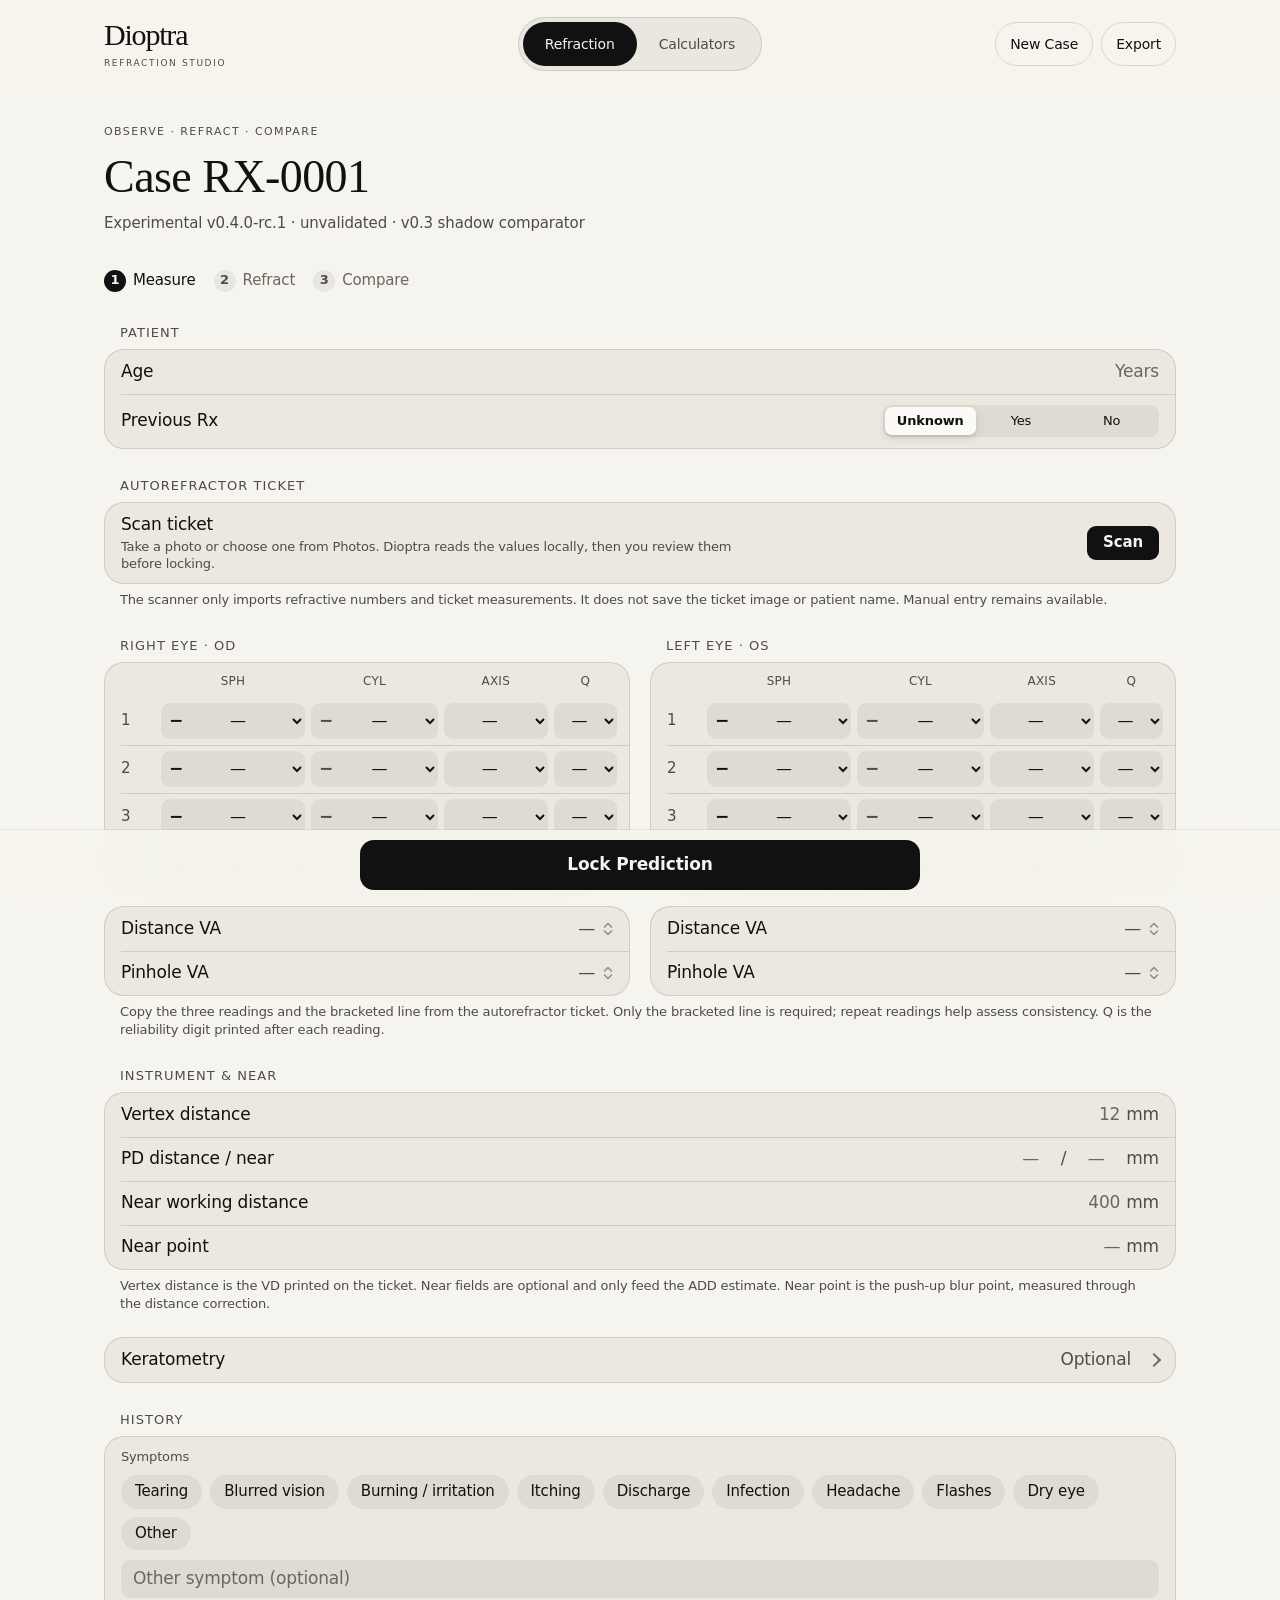
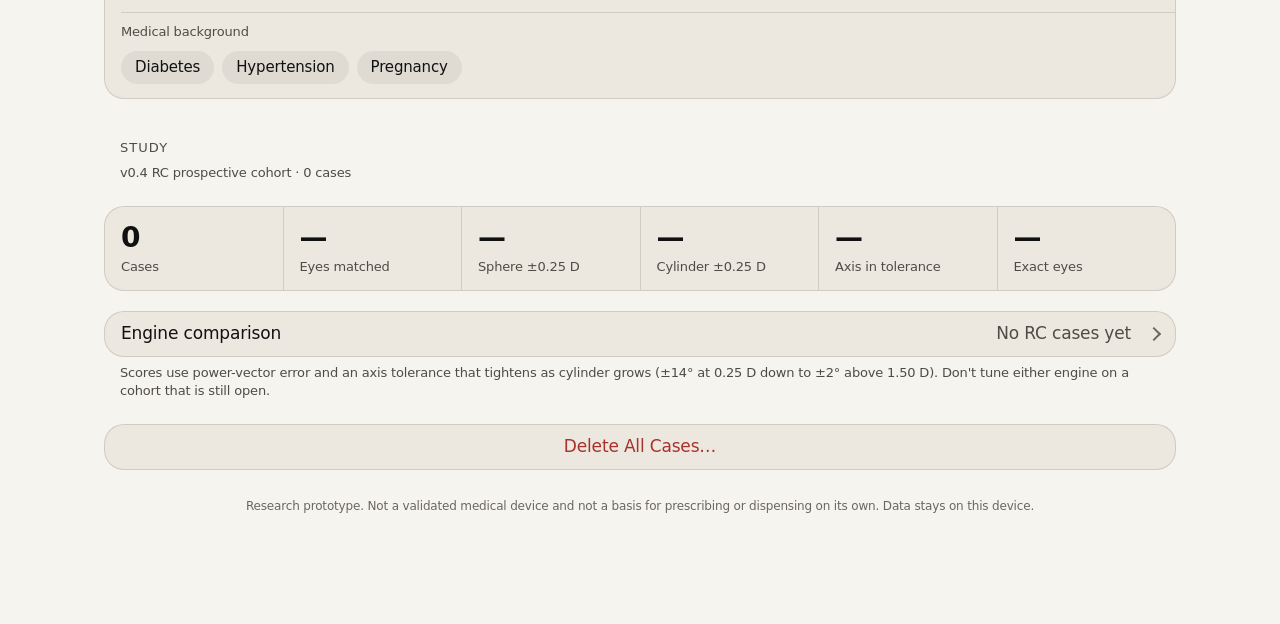
==== commit 988ac9d2: "Promote experimental v0.4 RC with agreement scoring and previous-Rx duration" ====
--- a/index.html
+++ b/index.html
@@ -71,7 +71,10 @@
           <section class="eye-section"><div class="group rx-table final" id="previous-os"></div></section>
         </div>
         <div class="group"><label class="row"><span class="row-label">Previous ADD</span><select id="previousAdd" class="row-select"></select></label></div>
+        <div class="group"><label class="row"><span class="row-label">Time wearing this Rx</span><span class="row-value"><input id="previousWornMonths" class="row-input num short" type="number" min="0" max="600" step="1" list="rxDurationOptions" placeholder="Unknown" aria-label="Time wearing previous Rx in months" /><span class="unit">months</span></span></label></div>
+        <datalist id="rxDurationOptions"><option value="3"></option><option value="6"></option><option value="12"></option><option value="18"></option><option value="24"></option><option value="36"></option><option value="60"></option><option value="120"></option></datalist>
         <p class="group-footer">Enter the current glasses prescription for both eyes. Leave cylinder blank for a sphere-only prescription.</p>
+        <p class="group-footer">Duration is optional: blank means unknown; 0 means less than one month. It is recorded as context, not used to alter the prediction or explain reduced acuity.</p>
       </fieldset>
 
       <h2 class="group-header">Autorefractor ticket</h2>
@@ -109,7 +112,7 @@
           </div>
         </section>
       </div>
-      <p class="group-footer">Copy the three readings and the bracketed line from the autorefractor ticket. Only the bracketed line is required; the readings let the v0.3 engine measure repeatability. Q is the reliability digit printed after each reading.</p>
+      <p class="group-footer">Copy the three readings and the bracketed line from the autorefractor ticket. Only the bracketed line is required; repeat readings help assess consistency. Q is the reliability digit printed after each reading.</p>
 
       <h2 class="group-header">Instrument &amp; near</h2>
       <div class="group">
@@ -135,7 +138,7 @@
           <span class="row-value"><input id="nearPoint" class="row-input num" type="text" inputmode="decimal" placeholder="—" aria-label="Near point in mm" /><span class="unit">mm</span></span>
         </label>
       </div>
-      <p class="group-footer">Vertex distance is the VD printed on the ticket. Near fields are optional and only feed the v0.3 ADD estimate. Near point is the push-up blur point, measured through the distance correction.</p>
+      <p class="group-footer">Vertex distance is the VD printed on the ticket. Near fields are optional and only feed the ADD estimate. Near point is the push-up blur point, measured through the distance correction.</p>
 
       <details class="group disclosure" id="kSection">
         <summary class="row disclosure-row"><span class="row-label">Keratometry</span><span class="row-detail">Optional</span></summary>
@@ -212,7 +215,7 @@
     <div class="large-title">
       <p class="eyebrow">Optical essentials</p>
       <h1>One Rx. Two perspectives.</h1>
-      <p class="title-sub">Transpose cylinder notation and find the exact spherical equivalent.</p>
+      <p class="title-sub">Transpose cylinder notation and find the spherical equivalent.</p>
     </div>
     <div class="calculator-layout">
       <section class="calculator-entry" aria-labelledby="calculatorInputTitle">
@@ -250,7 +253,7 @@
           <div class="calculator-result">
             <p class="eyebrow">02 / Spherical equivalent</p>
             <h2 id="calcSE"></h2>
-            <p class="calculator-hint">Exact value · no automatic rounding</p>
+            <p class="calculator-hint">Nearest 0.25 D · halfway values toward more plus</p>
             <button id="copySE" class="quiet-button" type="button">Copy SE</button>
           </div>
           <details class="calculation-details">
@@ -289,6 +292,8 @@
   <script src="js/algorithm.js"></script>
   <script src="js/config-v03.js"></script>
   <script src="js/engine-v03.js"></script>
+  <script src="js/config-v04.js"></script>
+  <script src="js/engine-v04.js"></script>
   <script src="js/scoring.js"></script>
   <script src="js/engines.js"></script>
   <script src="js/storage.js"></script>
--- a/css/app.css
+++ b/css/app.css
@@ -255,6 +255,7 @@
 }
 .row-value .row-input { max-width: 80px; }
 .row-value .row-input.short { max-width: 48px; text-align: center; }
+#previousWornMonths { width: 110px; max-width: 110px; flex: 0 0 110px; text-align: right; }
 .row-input::placeholder, .inline-input::placeholder, .field::placeholder { color: var(--label-3); }
 
 .row-select {
@@ -513,9 +514,9 @@
 .flag-list li { position: relative; display: flex; gap: 12px; padding: 11px var(--row-pad); align-items: flex-start; }
 .flag-list li + li::before { content: ""; position: absolute; top: 0; left: 50px; right: 0; height: 0.5px; background: var(--separator); }
 .flag-dot { flex: 0 0 22px; height: 22px; border-radius: 50%; display: grid; place-items: center; font-size: 13px; font-weight: 700; color: #fff; margin-top: 1px; }
-.flag-dot.review { background: var(--orange); }
+.flag-dot.review { background: var(--orange); color: var(--on-tint); }
 .flag-dot.info { background: var(--tint); color: var(--on-tint); }
-.flag-dot.ok { background: var(--green); }
+.flag-dot.ok { background: var(--green); color: var(--on-tint); }
 .flag-text strong { display: block; font-weight: 500; }
 .flag-text span { font-size: 15px; color: var(--label-2); }
 
@@ -614,7 +615,7 @@
   transition: opacity 220ms ease, transform 320ms cubic-bezier(0.2, 0.9, 0.3, 1);
 }
 .toast.show { opacity: 1; transform: translate(-50%, 0) scale(1); }
-.toast.error { background: color-mix(in srgb, var(--red) 92%, black); }
+.toast.error { background: color-mix(in srgb, var(--red) 92%, black); color: var(--on-tint); }
 
 /* ------------------------------------------------------------------ dialog */
 
@@ -710,6 +711,7 @@
 .skip-link { position: fixed; left: 12px; top: -100px; padding: 12px; z-index: 100; background: var(--tint); color: var(--on-tint); }
 .skip-link:focus { top: 12px; }
 .calculator-panel { padding-bottom: calc(48px + var(--safe-bottom)); }
+body[data-view="calculator"] #toast { display: none; }
 .calculator-layout { display: grid; grid-template-columns: minmax(0, 1fr) minmax(0, 1fr); gap: 32px; margin-top: 24px; }
 .calculator-entry { align-self: start; border: 1px solid var(--separator); border-radius: var(--radius); padding: 28px; background: var(--cell); }
 .section-heading { display: flex; align-items: center; justify-content: space-between; gap: 16px; }
@@ -768,3 +770,12 @@
 @media (prefers-contrast: more) {
   :root { --separator: #6B6760; }
 }
+@media (max-width: 380px) {
+  .navbar-inner { grid-template-columns: minmax(0, 1fr) auto; gap: 12px; padding-left: 16px; padding-right: 16px; }
+  .brand { font-size: 25px; }
+  .nav-button { padding-left: 10px; padding-right: 10px; }
+  .stepper { display: grid; grid-template-columns: repeat(3, minmax(0, 1fr)); gap: 8px; }
+  .stepper li { flex-direction: column; gap: 6px; font-size: 13px; }
+  .row { flex-wrap: wrap; }
+  .row-value { min-width: 0; max-width: 100%; }
+}
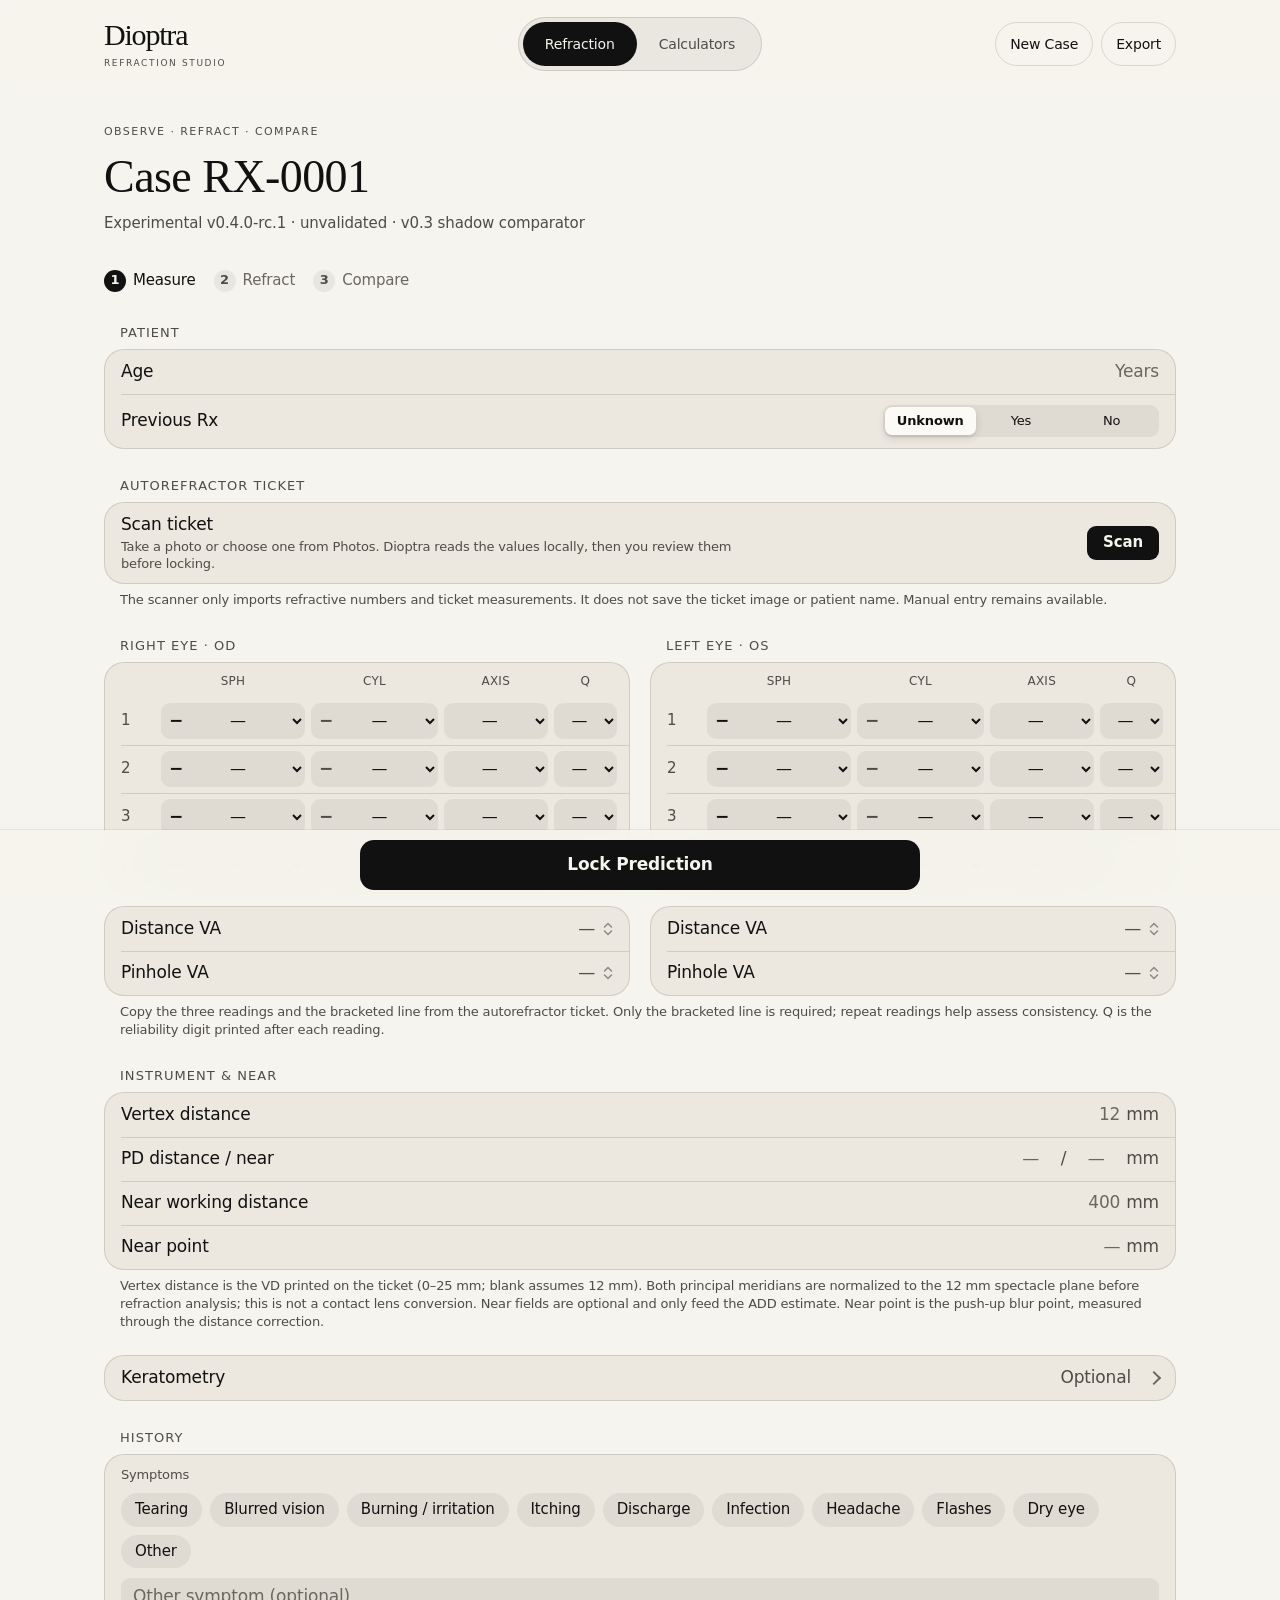
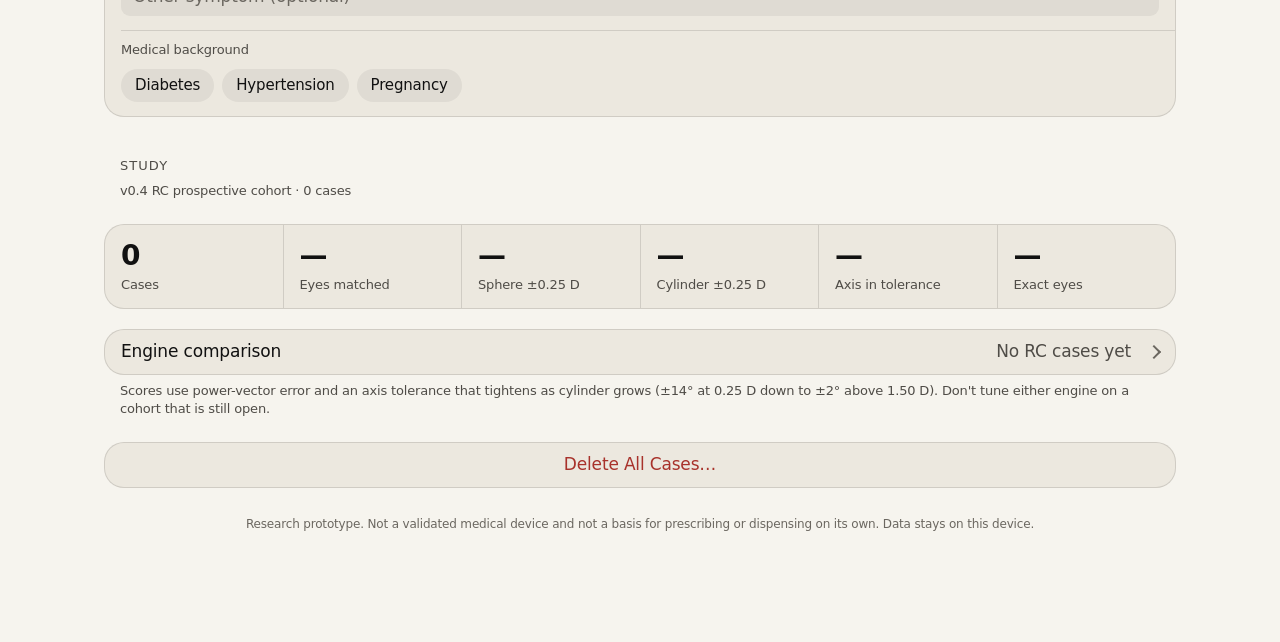
==== commit 57a3335f: "Share vertex compensation between optical calculators and refraction engines" ====
--- a/index.html
+++ b/index.html
@@ -138,7 +138,7 @@
           <span class="row-value"><input id="nearPoint" class="row-input num" type="text" inputmode="decimal" placeholder="—" aria-label="Near point in mm" /><span class="unit">mm</span></span>
         </label>
       </div>
-      <p class="group-footer">Vertex distance is the VD printed on the ticket. Near fields are optional and only feed the ADD estimate. Near point is the push-up blur point, measured through the distance correction.</p>
+      <p class="group-footer">Vertex distance is the VD printed on the ticket (0–25 mm; blank assumes 12 mm). Both principal meridians are normalized to the 12 mm spectacle plane before refraction analysis; this is not a contact lens conversion. Near fields are optional and only feed the ADD estimate. Near point is the push-up blur point, measured through the distance correction.</p>
 
       <details class="group disclosure" id="kSection">
         <summary class="row disclosure-row"><span class="row-label">Keratometry</span><span class="row-detail">Optional</span></summary>
@@ -214,8 +214,8 @@
   <section class="content calculator-panel" id="calculatorPanel" role="tabpanel" aria-labelledby="calculatorTab" tabindex="0" hidden>
     <div class="large-title">
       <p class="eyebrow">Optical essentials</p>
-      <h1>One Rx. Two perspectives.</h1>
-      <p class="title-sub">Transpose cylinder notation and find the spherical equivalent.</p>
+      <h1>Explore your prescription.</h1>
+      <p class="title-sub">Transpose cylinder notation, find the spherical equivalent and compensate vertex distance.</p>
     </div>
     <div class="calculator-layout">
       <section class="calculator-entry" aria-labelledby="calculatorInputTitle">
@@ -227,6 +227,11 @@
             <label for="calcCylinder">Cylinder <span>CYL · D</span><input id="calcCylinder" type="text" autocomplete="off" spellcheck="false" placeholder="+3.00" aria-describedby="calculatorError" /></label>
             <label for="calcAxis">Axis <span>1–180°</span><input id="calcAxis" type="text" inputmode="numeric" autocomplete="off" placeholder="90" aria-describedby="calculatorError axisHint" /></label>
           </div>
+          <div class="calculator-fields">
+            <label for="calcFromVertex">Source vertex <span>mm from cornea</span><input id="calcFromVertex" type="text" inputmode="decimal" value="12" aria-describedby="calculatorError vertexHint" /></label>
+            <label for="calcToVertex">Target vertex <span>mm from cornea</span><input id="calcToVertex" type="text" inputmode="decimal" value="0" aria-describedby="calculatorError vertexHint" /></label>
+          </div>
+          <p id="vertexHint" class="calculator-hint">12 → 0 mm matches the reference table: spectacles to corneal plane. Reverse the distances for the inverse conversion. Use measured distances when known.</p>
           <p id="axisHint" class="calculator-hint">For sphere only, enter 0 cylinder; no axis is needed.</p>
           <p id="calculatorError" class="calculator-error" role="status" aria-live="polite"></p>
           <button class="button-primary" type="submit">Calculate</button>
@@ -241,7 +246,7 @@
         </details>
       </section>
       <section class="calculator-output" aria-label="Calculation results" aria-live="polite" aria-atomic="true">
-        <div id="calculatorEmpty" class="calculator-empty"><span class="empty-symbol" aria-hidden="true">±</span><h2>A different notation.<br>The same optical power.</h2><p>Enter a prescription to see both results here.</p></div>
+        <div id="calculatorEmpty" class="calculator-empty"><span class="empty-symbol" aria-hidden="true">±</span><h2>A different notation.<br>The same optical power.</h2><p>Enter a prescription to see the calculations here.</p></div>
         <div id="calculatorResults" hidden>
           <p class="calculator-original">Original <span id="calcOriginal"></span></p>
           <div class="calculator-result">
@@ -256,6 +261,13 @@
             <p class="calculator-hint">Nearest 0.25 D · halfway values toward more plus</p>
             <button id="copySE" class="quiet-button" type="button">Copy SE</button>
           </div>
+          <div class="calculator-result">
+            <p class="eyebrow">03 / Vertex compensation</p>
+            <h2 id="calcVertex"></h2>
+            <p id="calcVertexPlanes" class="calculator-hint"></p>
+            <p id="calcVertexMeridians" class="calculator-hint"></p>
+            <p class="calculator-hint">Calculated powers shown to 0.01 D, before selection of available lens powers. Both principal meridians are converted; axis stays unchanged. This is an optical equivalent, not a contact lens fitting recommendation.</p>
+          </div>
           <details class="calculation-details">
             <summary>How it’s calculated</summary>
             <dl id="calculatorMath"></dl>
@@ -288,6 +300,7 @@
     </form>
   </dialog>
 
+  <script src="js/vertex.js"></script>
   <script src="js/config.js"></script>
   <script src="js/algorithm.js"></script>
   <script src="js/config-v03.js"></script>
--- a/css/app.css
+++ b/css/app.css
@@ -256,6 +256,10 @@
 .row-value .row-input { max-width: 80px; }
 .row-value .row-input.short { max-width: 48px; text-align: center; }
 #previousWornMonths { width: 110px; max-width: 110px; flex: 0 0 110px; text-align: right; }
+#compareSection { scroll-margin-top: 120px; }
+@media (max-width: 759px) {
+  #compareSection { scroll-margin-top: 180px; }
+}
 .row-input::placeholder, .inline-input::placeholder, .field::placeholder { color: var(--label-3); }
 
 .row-select {
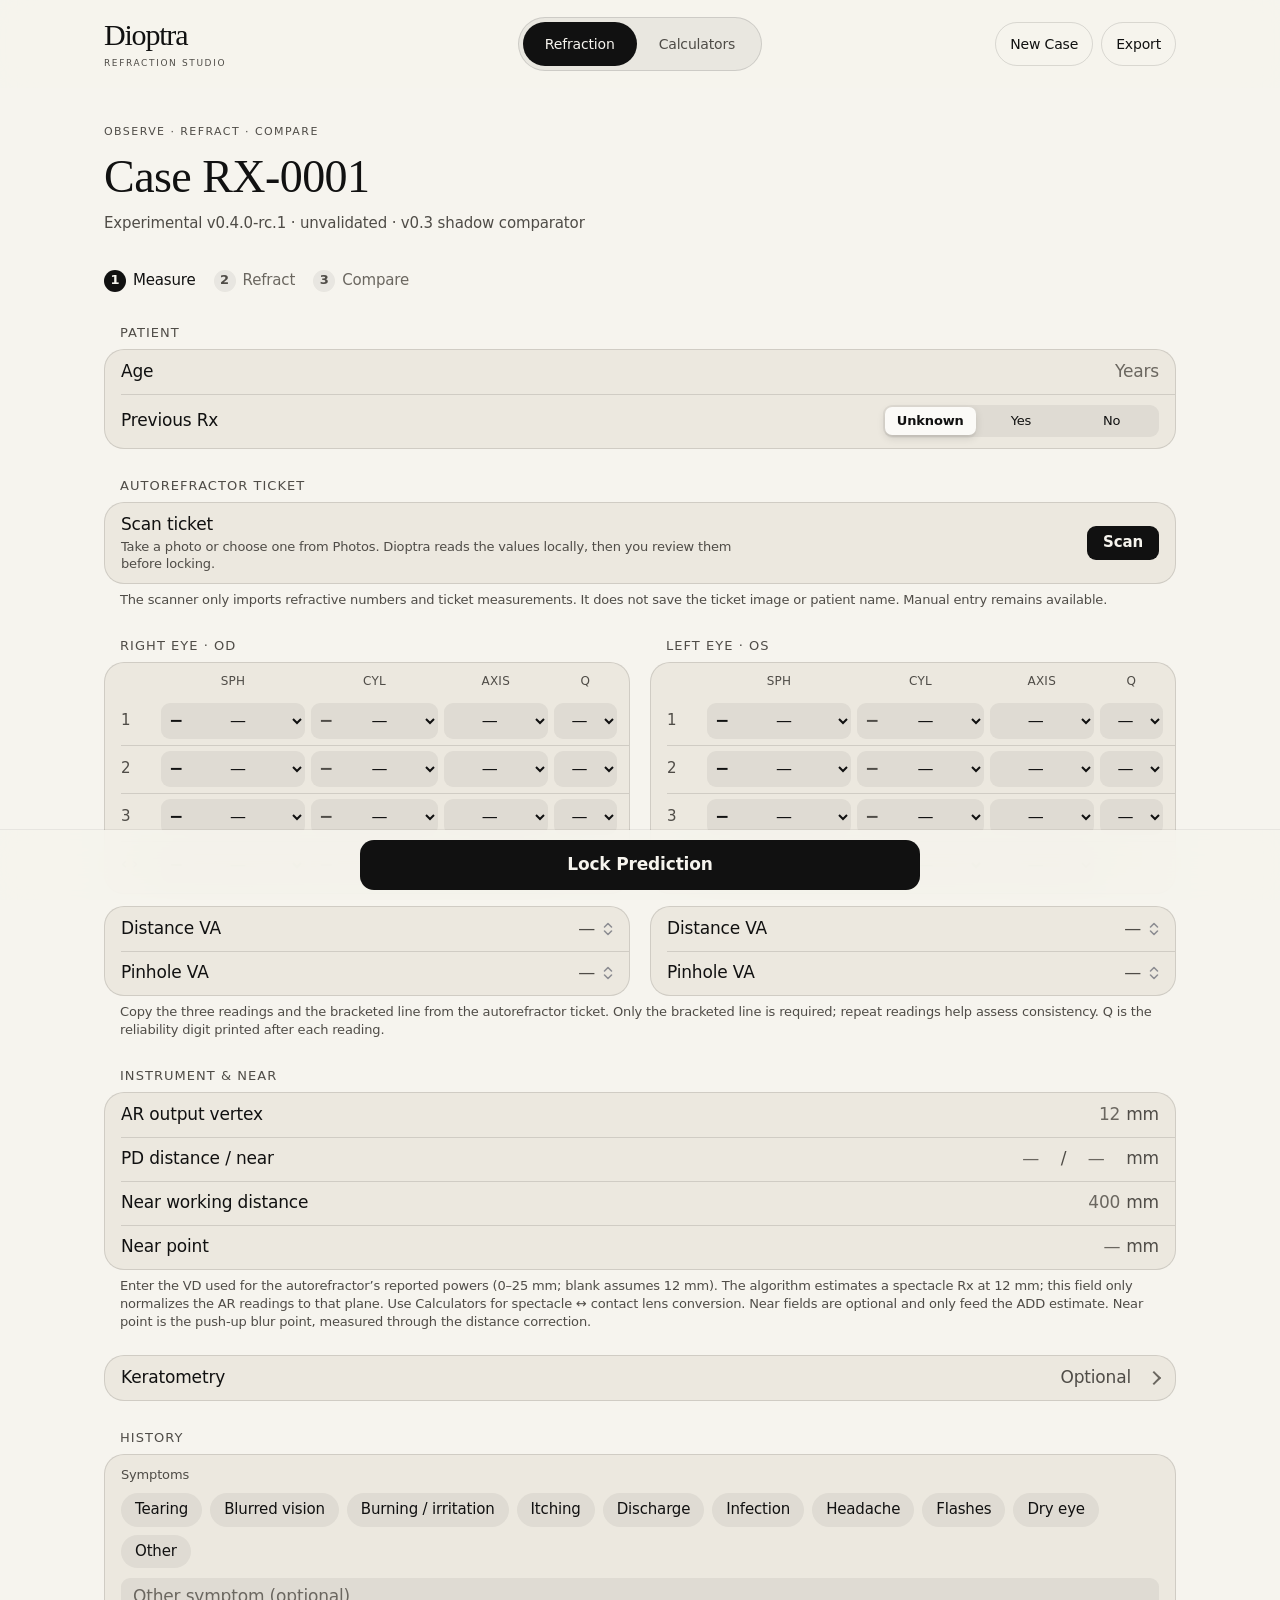
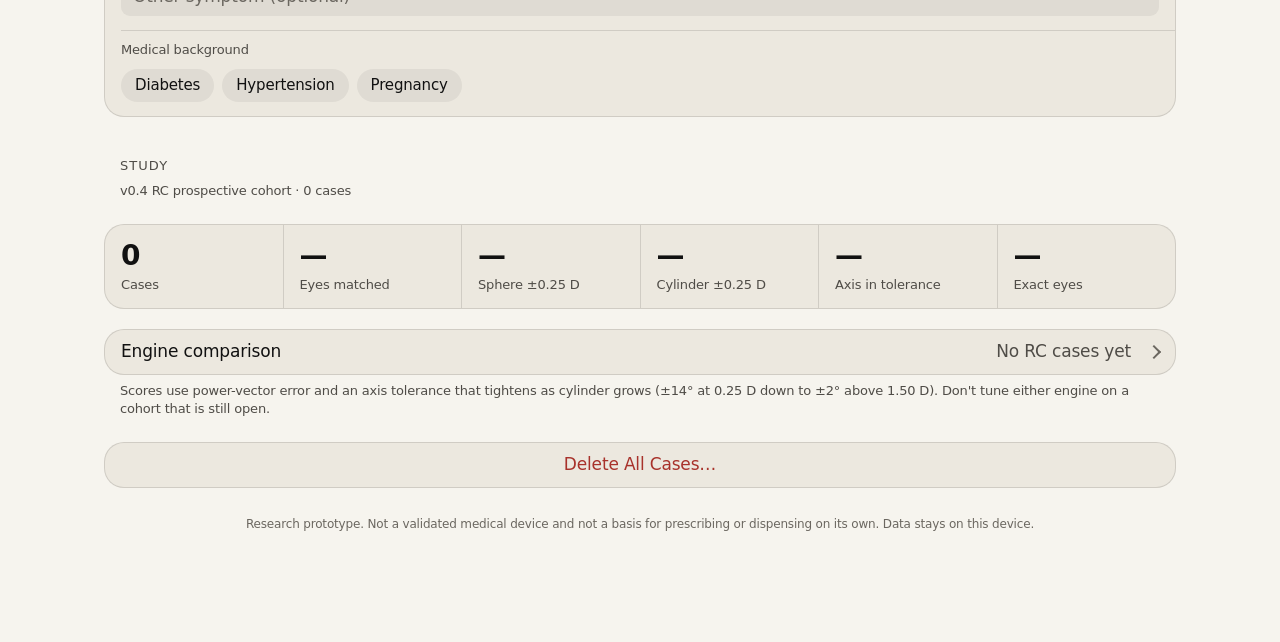
==== commit b73f2b1a: "Add both-eye spectacle/contact calculators with explicit conversion direction" ====
--- a/index.html
+++ b/index.html
@@ -117,7 +117,7 @@
       <h2 class="group-header">Instrument &amp; near</h2>
       <div class="group">
         <label class="row">
-          <span class="row-label">Vertex distance</span>
+          <span class="row-label">AR output vertex</span>
           <span class="row-value"><input id="vertexMm" class="row-input num" type="text" inputmode="decimal" placeholder="12" /><span class="unit">mm</span></span>
         </label>
         <div class="row">
@@ -138,7 +138,7 @@
           <span class="row-value"><input id="nearPoint" class="row-input num" type="text" inputmode="decimal" placeholder="—" aria-label="Near point in mm" /><span class="unit">mm</span></span>
         </label>
       </div>
-      <p class="group-footer">Vertex distance is the VD printed on the ticket (0–25 mm; blank assumes 12 mm). Both principal meridians are normalized to the 12 mm spectacle plane before refraction analysis; this is not a contact lens conversion. Near fields are optional and only feed the ADD estimate. Near point is the push-up blur point, measured through the distance correction.</p>
+      <p class="group-footer">Enter the VD used for the autorefractor’s reported powers (0–25 mm; blank assumes 12 mm). The algorithm estimates a spectacle Rx at 12 mm; this field only normalizes the AR readings to that plane. Use Calculators for spectacle ↔ contact lens conversion. Near fields are optional and only feed the ADD estimate. Near point is the push-up blur point, measured through the distance correction.</p>
 
       <details class="group disclosure" id="kSection">
         <summary class="row disclosure-row"><span class="row-label">Keratometry</span><span class="row-detail">Optional</span></summary>
@@ -212,73 +212,77 @@
   </section>
 
   <section class="content calculator-panel" id="calculatorPanel" role="tabpanel" aria-labelledby="calculatorTab" tabindex="0" hidden>
-    <div class="large-title">
-      <p class="eyebrow">Optical essentials</p>
-      <h1>Explore your prescription.</h1>
-      <p class="title-sub">Transpose cylinder notation, find the spherical equivalent and compensate vertex distance.</p>
-    </div>
+    <div class="large-title"><p class="eyebrow">Optical essentials</p><h1>One prescription. Both eyes.</h1>
+    <p class="title-sub">Convert spectacle and contact lens powers, transpose notation and compare spherical equivalents.</p></div>
     <div class="calculator-layout">
-      <section class="calculator-entry" aria-labelledby="calculatorInputTitle">
-        <div class="section-heading"><h2 id="calculatorInputTitle">Original prescription</h2><button class="quiet-button" id="calculatorReset" type="button">Clear</button></div>
-        <p class="calculator-hint">Enter signed powers in diopters. Either cylinder notation works.</p>
-        <form id="calculatorForm" novalidate>
-          <div class="calculator-fields">
-            <label for="calcSphere">Sphere <span>SPH · D</span><input id="calcSphere" type="text" autocomplete="off" spellcheck="false" placeholder="−2.00" aria-describedby="calculatorError" /></label>
-            <label for="calcCylinder">Cylinder <span>CYL · D</span><input id="calcCylinder" type="text" autocomplete="off" spellcheck="false" placeholder="+3.00" aria-describedby="calculatorError" /></label>
-            <label for="calcAxis">Axis <span>1–180°</span><input id="calcAxis" type="text" inputmode="numeric" autocomplete="off" placeholder="90" aria-describedby="calculatorError axisHint" /></label>
-          </div>
-          <div class="calculator-fields">
-            <label for="calcFromVertex">Source vertex <span>mm from cornea</span><input id="calcFromVertex" type="text" inputmode="decimal" value="12" aria-describedby="calculatorError vertexHint" /></label>
-            <label for="calcToVertex">Target vertex <span>mm from cornea</span><input id="calcToVertex" type="text" inputmode="decimal" value="0" aria-describedby="calculatorError vertexHint" /></label>
-          </div>
-          <p id="vertexHint" class="calculator-hint">12 → 0 mm matches the reference table: spectacles to corneal plane. Reverse the distances for the inverse conversion. Use measured distances when known.</p>
-          <p id="axisHint" class="calculator-hint">For sphere only, enter 0 cylinder; no axis is needed.</p>
-          <p id="calculatorError" class="calculator-error" role="status" aria-live="polite"></p>
-          <button class="button-primary" type="submit">Calculate</button>
-        </form>
-        <details class="calculator-paste">
-          <summary>Paste a prescription</summary>
-          <form id="calculatorPasteForm" class="paste-form" novalidate>
-            <label for="calculatorPaste">Sphere, cylinder × axis</label>
-            <div><input id="calculatorPaste" type="text" autocomplete="off" placeholder="−2.00 +3.00 × 90" aria-describedby="calculatorPasteError" /><button class="quiet-button" type="submit">Apply</button></div>
-            <p id="calculatorPasteError" class="calculator-error" role="status"></p>
-          </form>
-        </details>
-      </section>
-      <section class="calculator-output" aria-label="Calculation results" aria-live="polite" aria-atomic="true">
-        <div id="calculatorEmpty" class="calculator-empty"><span class="empty-symbol" aria-hidden="true">±</span><h2>A different notation.<br>The same optical power.</h2><p>Enter a prescription to see the calculations here.</p></div>
-        <div id="calculatorResults" hidden>
-          <p class="calculator-original">Original <span id="calcOriginal"></span></p>
-          <div class="calculator-result">
-            <p class="eyebrow">01 / Transposition</p>
-            <h2 id="calcTransposed"></h2>
-            <p id="calcNotation" class="calculator-hint"></p>
-            <div class="result-actions"><button id="copyTransposed" class="quiet-button" type="button">Copy Rx</button><button id="useTransposed" class="quiet-button" type="button">Use as input ↔</button></div>
-          </div>
-          <div class="calculator-result">
-            <p class="eyebrow">02 / Spherical equivalent</p>
-            <h2 id="calcSE"></h2>
-            <p class="calculator-hint">Nearest 0.25 D · halfway values toward more plus</p>
-            <button id="copySE" class="quiet-button" type="button">Copy SE</button>
-          </div>
-          <div class="calculator-result">
-            <p class="eyebrow">03 / Vertex compensation</p>
-            <h2 id="calcVertex"></h2>
-            <p id="calcVertexPlanes" class="calculator-hint"></p>
-            <p id="calcVertexMeridians" class="calculator-hint"></p>
-            <p class="calculator-hint">Calculated powers shown to 0.01 D, before selection of available lens powers. Both principal meridians are converted; axis stays unchanged. This is an optical equivalent, not a contact lens fitting recommendation.</p>
-          </div>
-          <details class="calculation-details">
-            <summary>How it’s calculated</summary>
-            <dl id="calculatorMath"></dl>
-            <p id="calculatorRounding" class="calculator-hint"></p>
-            <p class="calculator-hint">Quarter-diopter bounds are mathematical references, not a prescribing recommendation.</p>
-          </details>
-        </div>
-      </section>
-    </div>
+    <section class="calculator-entry" aria-labelledby="calculatorInputTitle">
+      <div class="section-heading"><h2 id="calculatorInputTitle">Prescription</h2><button class="quiet-button" id="calculatorReset" type="button">Clear</button></div>
+      <form id="calculatorForm" novalidate>
+        <label class="calculator-mode" for="calcConversion">Conversion
+          <select id="calcConversion"><option value="spectaclesToContacts">Spectacles → Contacts</option><option value="contactsToSpectacles">Contacts → Spectacles</option><option value="custom">Custom vertex distances</option></select>
+        </label>
+        <p id="calcInputPlane" class="calculator-hint">Enter the spectacle prescription.</p>
+<fieldset class="calculator-eye"><legend>Right eye · OD</legend><div class="calculator-fields">
+ <label for="calcSphere">Sphere <span>SPH · D</span><input id="calcSphere" type="text" autocomplete="off" spellcheck="false" placeholder="−2.00" aria-describedby="calculatorError" /></label>
+ <label for="calcCylinder">Cylinder <span>CYL · D</span><input id="calcCylinder" type="text" autocomplete="off" spellcheck="false" placeholder="0.00" aria-describedby="calculatorError" /></label>
+ <label for="calcAxis">Axis <span>1–180°</span><input id="calcAxis" type="text" inputmode="numeric" autocomplete="off" placeholder="90" aria-describedby="calculatorError axisHint" /></label>
+ </div></fieldset><fieldset class="calculator-eye"><legend>Left eye · OS</legend><div class="calculator-fields">
+ <label for="calcSphereOs">Sphere <span>SPH · D</span><input id="calcSphereOs" type="text" autocomplete="off" spellcheck="false" placeholder="−2.00" aria-describedby="calculatorError" /></label>
+ <label for="calcCylinderOs">Cylinder <span>CYL · D</span><input id="calcCylinderOs" type="text" autocomplete="off" spellcheck="false" placeholder="0.00" aria-describedby="calculatorError" /></label>
+ <label for="calcAxisOs">Axis <span>1–180°</span><input id="calcAxisOs" type="text" inputmode="numeric" autocomplete="off" placeholder="90" aria-describedby="calculatorError axisHint" /></label>
+ </div></fieldset>
+        <p id="axisHint" class="calculator-hint">Either cylinder notation works. For sphere only, enter 0 cylinder; no axis is needed. Leave all three fields blank for an unused eye.</p>
+        <div class="calculator-fields vertex-fields">
+          <label for="calcFromVertex"><span id="calcFromLabel">Spectacle vertex</span><span>mm from cornea</span><input id="calcFromVertex" type="text" inputmode="decimal" value="12" aria-describedby="calculatorError vertexHint vertexAlreadyHint" /></label>
+          <label for="calcToVertex"><span id="calcToLabel">Contact lens plane</span><span>mm from cornea</span><input id="calcToVertex" type="text" inputmode="decimal" value="0" readonly aria-describedby="calculatorError vertexHint vertexAlreadyHint" /></label>
+        </div>
+        <p id="vertexHint" class="calculator-hint">Use the measured spectacle vertex when known; 12 mm is the default. Contacts use 0 mm. The distances apply to both eyes.</p>
+        <p id="vertexAlreadyHint" class="calculator-hint">Manufacturer trial-lens tables may already include compensation; do not apply it a second time. Enter a power in the plane selected above.</p>
+        <p id="calculatorError" class="calculator-error" role="status" aria-live="polite"></p><button class="button-primary" type="submit">Calculate</button>
+      </form>
+      <details class="calculator-paste"><summary>Paste a prescription</summary><form id="calculatorPasteForm" class="paste-form" novalidate>
+      <label for="calculatorPasteEye">Eye</label><select id="calculatorPasteEye"><option value="od">Right eye · OD</option><option value="os">Left eye · OS</option></select>
+      <label for="calculatorPaste">Sphere, cylinder × axis</label><div><input id="calculatorPaste" type="text" autocomplete="off" placeholder="−2.00 +3.00 × 90" aria-describedby="calculatorPasteError" /><button class="quiet-button" type="submit">Apply</button></div><p id="calculatorPasteError" class="calculator-error" role="status"></p></form></details>
+    </section>
+    <section class="calculator-output" aria-label="Calculation results" aria-live="polite" aria-atomic="true">
+    <div id="calculatorEmpty" class="calculator-empty"><span class="empty-symbol" aria-hidden="true">↔</span><h2>Spectacles to contacts.<br>Or back again.</h2><p>Enter one or both eyes to see the optical equivalents.</p></div>
+    <div id="calculatorResults" hidden>
+      <h2 id="calcSummaryTitle">Contact-plane optical equivalents</h2>
+      <p id="calcSummaryPlanes" class="calculator-hint"></p>
+      <table class="conversion-summary" aria-label="Both-eye vertex conversion"><thead><tr><th scope="col">Eye</th><th scope="col">Computed · D</th><th scope="col">0.25 D reference</th></tr></thead><tbody>
+      <tr id="calcSummaryRow"><th scope="row">OD</th><td id="calcVertex"></td><td id="calcVertexRounded"></td></tr>
+      <tr id="calcSummaryRowOs"><th scope="row">OS</th><td id="calcVertexOs"></td><td id="calcVertexRoundedOs"></td></tr>
+      </tbody></table>
+      <div class="result-actions"><button id="copyBothVertex" class="quiet-button" type="button">Copy conversion results</button></div>
+<section id="calcEyeResults" class="calculator-eye-output" aria-label="Right eye · OD results" hidden>
+ <h2 class="eye-result-title">Right eye · OD</h2>
+ <p class="calculator-original">Input <span id="calcOriginal"></span></p>
+ <div class="calculator-result"><p class="eyebrow" id="calcVertexTitle">Vertex conversion</p>
+ <p id="calcVertexPlanes" class="calculator-hint"></p><p id="calcVertexContext" class="calculator-hint"></p>
+ <p id="calcVertexMeridians" class="calculator-hint"></p>
+ <button id="copyVertex" class="quiet-button" type="button">Copy conversion</button></div>
+ <div class="calculator-result"><p class="eyebrow">Transposition of input</p><h2 id="calcTransposed"></h2>
+ <p id="calcNotation" class="calculator-hint"></p><div class="result-actions"><button id="copyTransposed" class="quiet-button" type="button">Copy Rx</button><button id="useTransposed" class="quiet-button" type="button">Use as input ↔</button></div></div>
+ <div class="calculator-result"><p class="eyebrow">Spherical equivalent of input</p><h2 id="calcSE"></h2>
+ <p class="calculator-hint">Nearest 0.25 D · halfway values toward more plus</p><button id="copySE" class="quiet-button" type="button">Copy SE</button></div>
+ <details class="calculation-details"><summary>How it’s calculated</summary><dl id="calculatorMath"></dl><p id="calculatorRounding" class="calculator-hint"></p></details>
+ </section><section id="calcEyeResultsOs" class="calculator-eye-output" aria-label="Left eye · OS results" hidden>
+ <h2 class="eye-result-title">Left eye · OS</h2>
+ <p class="calculator-original">Input <span id="calcOriginalOs"></span></p>
+ <div class="calculator-result"><p class="eyebrow" id="calcVertexTitleOs">Vertex conversion</p>
+ <p id="calcVertexPlanesOs" class="calculator-hint"></p><p id="calcVertexContextOs" class="calculator-hint"></p>
+ <p id="calcVertexMeridiansOs" class="calculator-hint"></p>
+ <button id="copyVertexOs" class="quiet-button" type="button">Copy conversion</button></div>
+ <div class="calculator-result"><p class="eyebrow">Transposition of input</p><h2 id="calcTransposedOs"></h2>
+ <p id="calcNotationOs" class="calculator-hint"></p><div class="result-actions"><button id="copyTransposedOs" class="quiet-button" type="button">Copy Rx</button><button id="useTransposedOs" class="quiet-button" type="button">Use as input ↔</button></div></div>
+ <div class="calculator-result"><p class="eyebrow">Spherical equivalent of input</p><h2 id="calcSEOs"></h2>
+ <p class="calculator-hint">Nearest 0.25 D · halfway values toward more plus</p><button id="copySEOs" class="quiet-button" type="button">Copy SE</button></div>
+ <details class="calculation-details"><summary>How it’s calculated</summary><dl id="calculatorMathOs"></dl><p id="calculatorRoundingOs" class="calculator-hint"></p></details>
+ </section>
+      <p class="calculator-hint">Conversions show calculated powers to 0.01 D. Quarter-diopter references round sphere and cylinder separately, with halfway values toward more plus; they are not a selection of available lens powers. Axis stays unchanged. Spherical equivalent removes astigmatic correction.</p>
+    </div></section></div>
     <p id="calculatorStatus" class="calculator-status" role="status" aria-live="polite"></p>
-    <p class="footnote">An optical calculation, not a new prescription. Spherical equivalent does not retain astigmatic correction. This workspace does not read or save patient cases.</p>
+    <p class="footnote">Optical equivalents, not a contact lens prescription or fitting recommendation. Available powers, lens design, rotation and fit require separate assessment. This workspace does not read or save patient cases.</p>
   </section>
   </main>
 
--- a/css/app.css
+++ b/css/app.css
@@ -783,3 +783,23 @@
   .row { flex-wrap: wrap; }
   .row-value { min-width: 0; max-width: 100%; }
 }
+
+/* Prescription calculator: explicit planes and independently labelled eyes. */
+.calculator-eye { border: 0; padding: 0; margin: 28px 0 0; min-width: 0; }
+.calculator-eye legend, .eye-result-title { font-size: 17px; font-weight: 600; }
+.calculator-eye .calculator-fields { margin-top: 12px; }
+.calculator-mode { display: block; margin-top: 20px; font-size: 14px; }
+.calculator-mode select, #calculatorPasteEye { display: block; width: 100%; min-height: 48px; margin-top: 8px; padding: 10px; background: var(--bg); color: var(--label); border: 1px solid var(--separator); border-radius: 10px; font: inherit; }
+.vertex-fields { grid-template-columns: repeat(2, minmax(0, 1fr)); }
+.vertex-fields label > span:first-child { font-size: 13px; color: var(--label); font-weight: 500; letter-spacing: normal; }
+.vertex-fields input[readonly] { color: var(--label-2); background: var(--cell); }
+.calculator-eye-output { margin-top: 24px; }
+.calculator-eye-output + .calculator-eye-output { border-top: 2px solid var(--separator); padding-top: 24px; margin-top: 36px; }
+
+.conversion-summary { width: 100%; border-collapse: collapse; table-layout: fixed; margin: 20px 0; }
+.conversion-summary th, .conversion-summary td { padding: 14px 8px; text-align: left; border-bottom: 1px solid var(--separator); overflow-wrap: anywhere; }
+.conversion-summary th { color: var(--label-2); font-size: 12px; font-weight: 500; }
+.conversion-summary th:first-child { width: 40px; }
+.conversion-summary td { font: 15px/1.5 var(--mono); }
+.conversion-summary th[scope="row"] { color: var(--label); font-weight: 600; }
+#calcSummaryTitle { font: 400 24px/1.3 var(--serif); }
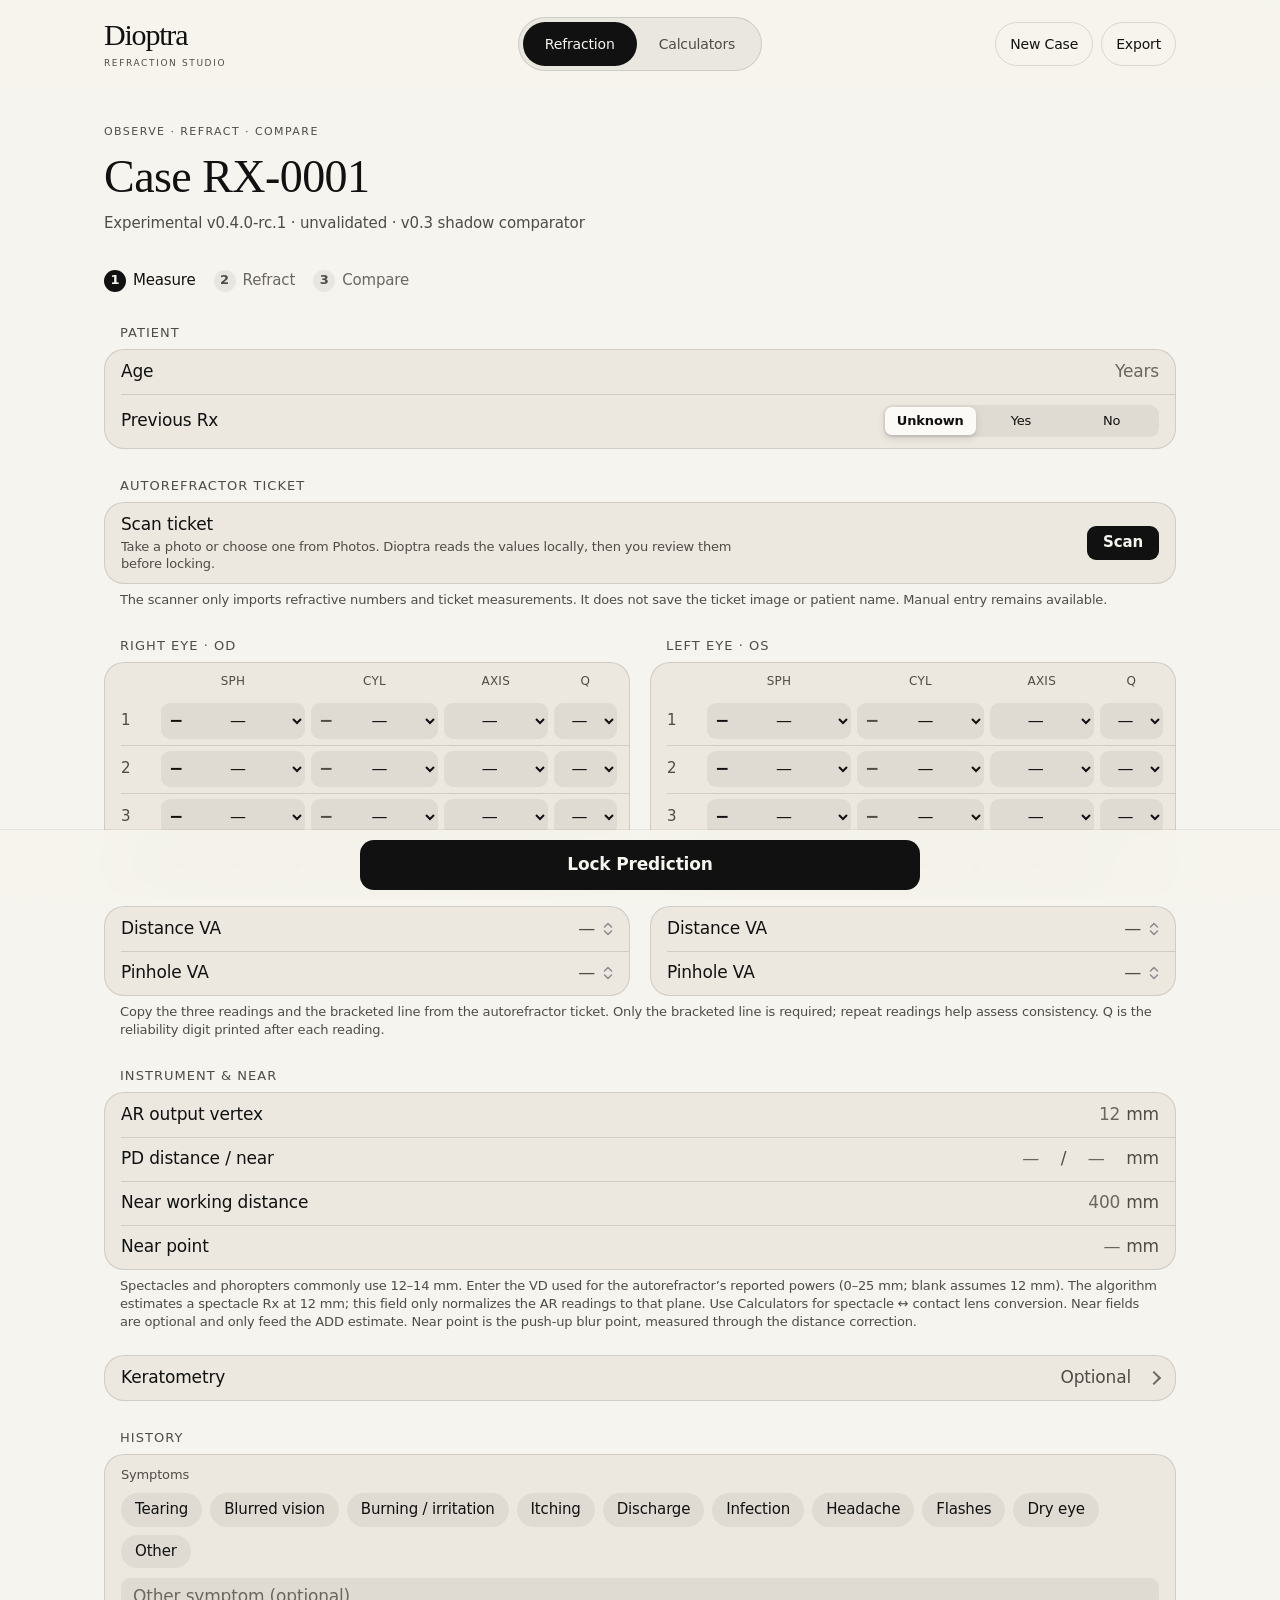
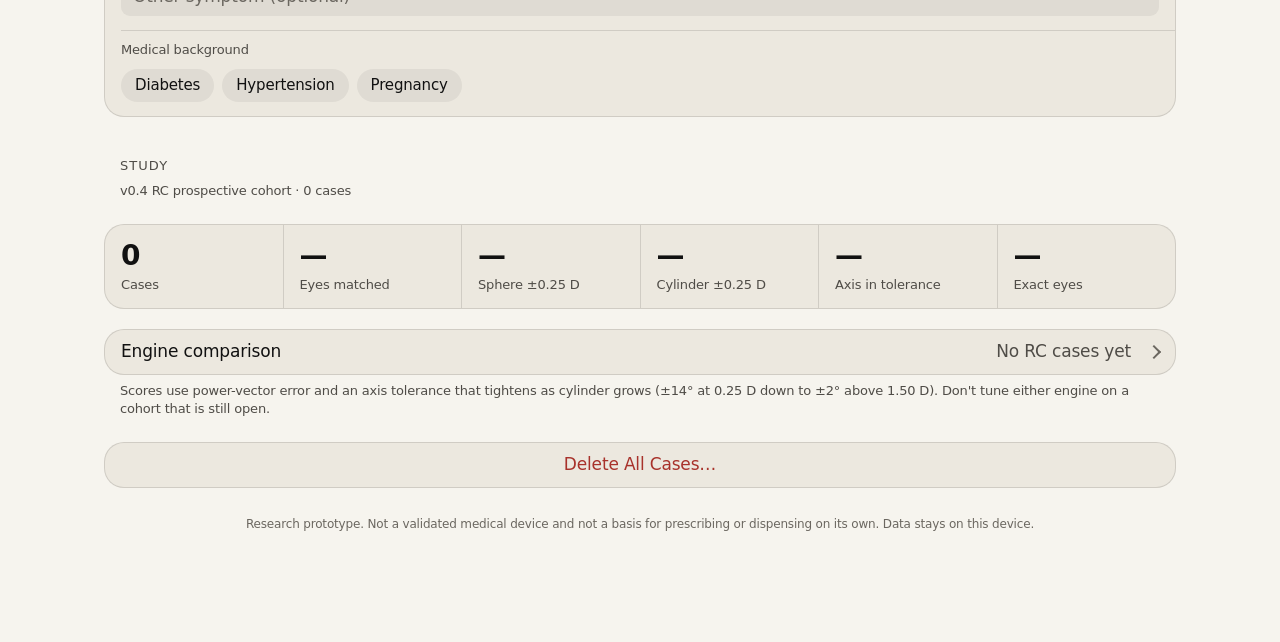
==== commit 6ac0e348: "Clarify common 12–14 mm spectacle/phoropter vertex range" ====
--- a/index.html
+++ b/index.html
@@ -138,7 +138,7 @@
           <span class="row-value"><input id="nearPoint" class="row-input num" type="text" inputmode="decimal" placeholder="—" aria-label="Near point in mm" /><span class="unit">mm</span></span>
         </label>
       </div>
-      <p class="group-footer">Enter the VD used for the autorefractor’s reported powers (0–25 mm; blank assumes 12 mm). The algorithm estimates a spectacle Rx at 12 mm; this field only normalizes the AR readings to that plane. Use Calculators for spectacle ↔ contact lens conversion. Near fields are optional and only feed the ADD estimate. Near point is the push-up blur point, measured through the distance correction.</p>
+      <p class="group-footer">Spectacles and phoropters commonly use 12–14 mm. Enter the VD used for the autorefractor’s reported powers (0–25 mm; blank assumes 12 mm). The algorithm estimates a spectacle Rx at 12 mm; this field only normalizes the AR readings to that plane. Use Calculators for spectacle ↔ contact lens conversion. Near fields are optional and only feed the ADD estimate. Near point is the push-up blur point, measured through the distance correction.</p>
 
       <details class="group disclosure" id="kSection">
         <summary class="row disclosure-row"><span class="row-label">Keratometry</span><span class="row-detail">Optional</span></summary>
@@ -236,7 +236,7 @@
           <label for="calcFromVertex"><span id="calcFromLabel">Spectacle vertex</span><span>mm from cornea</span><input id="calcFromVertex" type="text" inputmode="decimal" value="12" aria-describedby="calculatorError vertexHint vertexAlreadyHint" /></label>
           <label for="calcToVertex"><span id="calcToLabel">Contact lens plane</span><span>mm from cornea</span><input id="calcToVertex" type="text" inputmode="decimal" value="0" readonly aria-describedby="calculatorError vertexHint vertexAlreadyHint" /></label>
         </div>
-        <p id="vertexHint" class="calculator-hint">Use the measured spectacle vertex when known; 12 mm is the default. Contacts use 0 mm. The distances apply to both eyes.</p>
+        <p id="vertexHint" class="calculator-hint">Spectacles and phoropters commonly use 12–14 mm. Enter the measured or reported vertex when known; 12 mm is only the default assumption. Contacts use 0 mm. The distances apply to both eyes.</p>
         <p id="vertexAlreadyHint" class="calculator-hint">Manufacturer trial-lens tables may already include compensation; do not apply it a second time. Enter a power in the plane selected above.</p>
         <p id="calculatorError" class="calculator-error" role="status" aria-live="polite"></p><button class="button-primary" type="submit">Calculate</button>
       </form>
